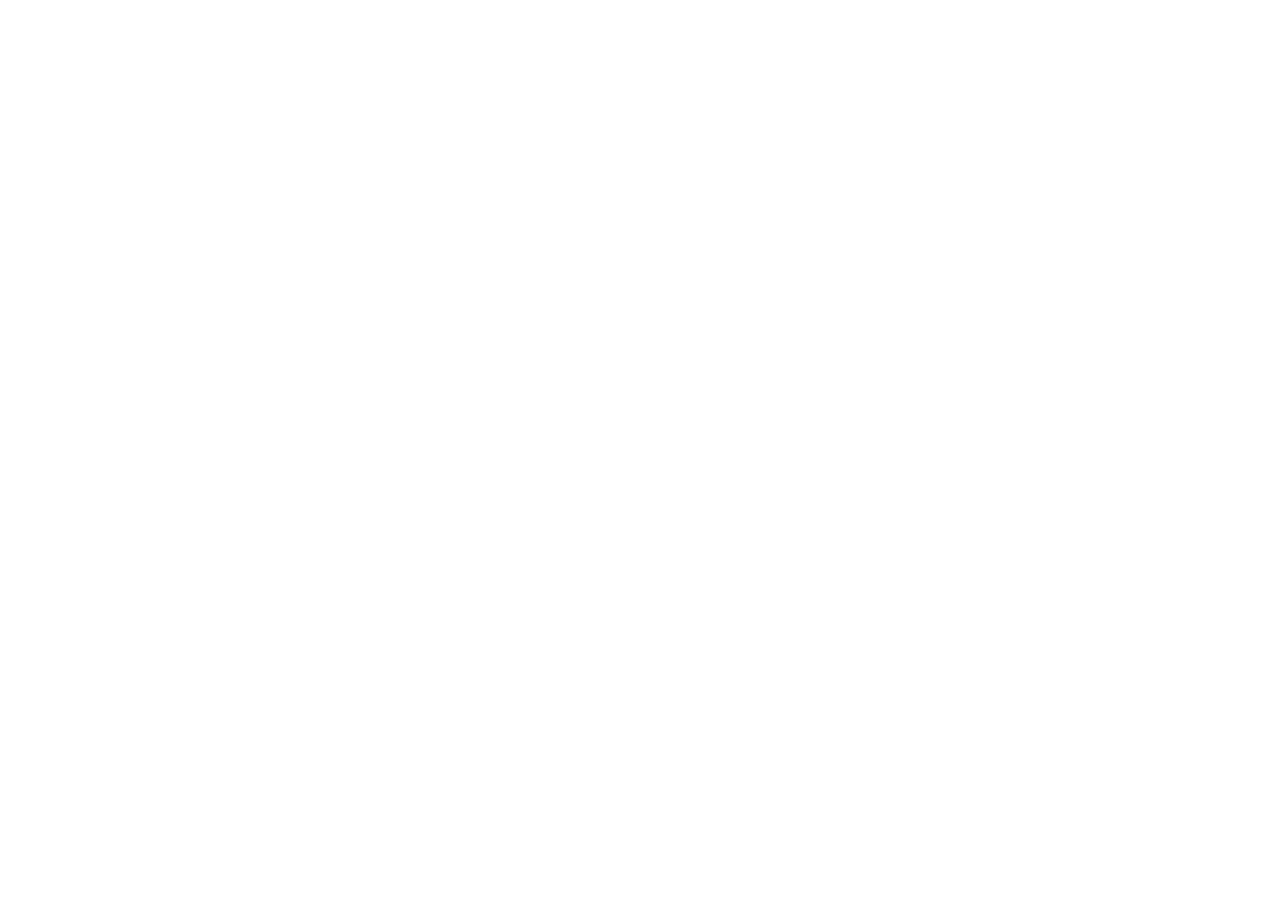
==== index.html @ a2eef3bd "Initial commit" ====
<!DOCTYPE html>
<html lang="ru">
  <head>
    <meta charset="UTF-8" />
    <meta http-equiv="X-UA-Compatible" content="IE=edge" />
    <meta name="viewport" content="width=device-width, initial-scale=1.0" />
    <title>Оно тебе надо — аукцион вещей, в которые никто не верил</title>
  </head>
  <body></body>
</html>
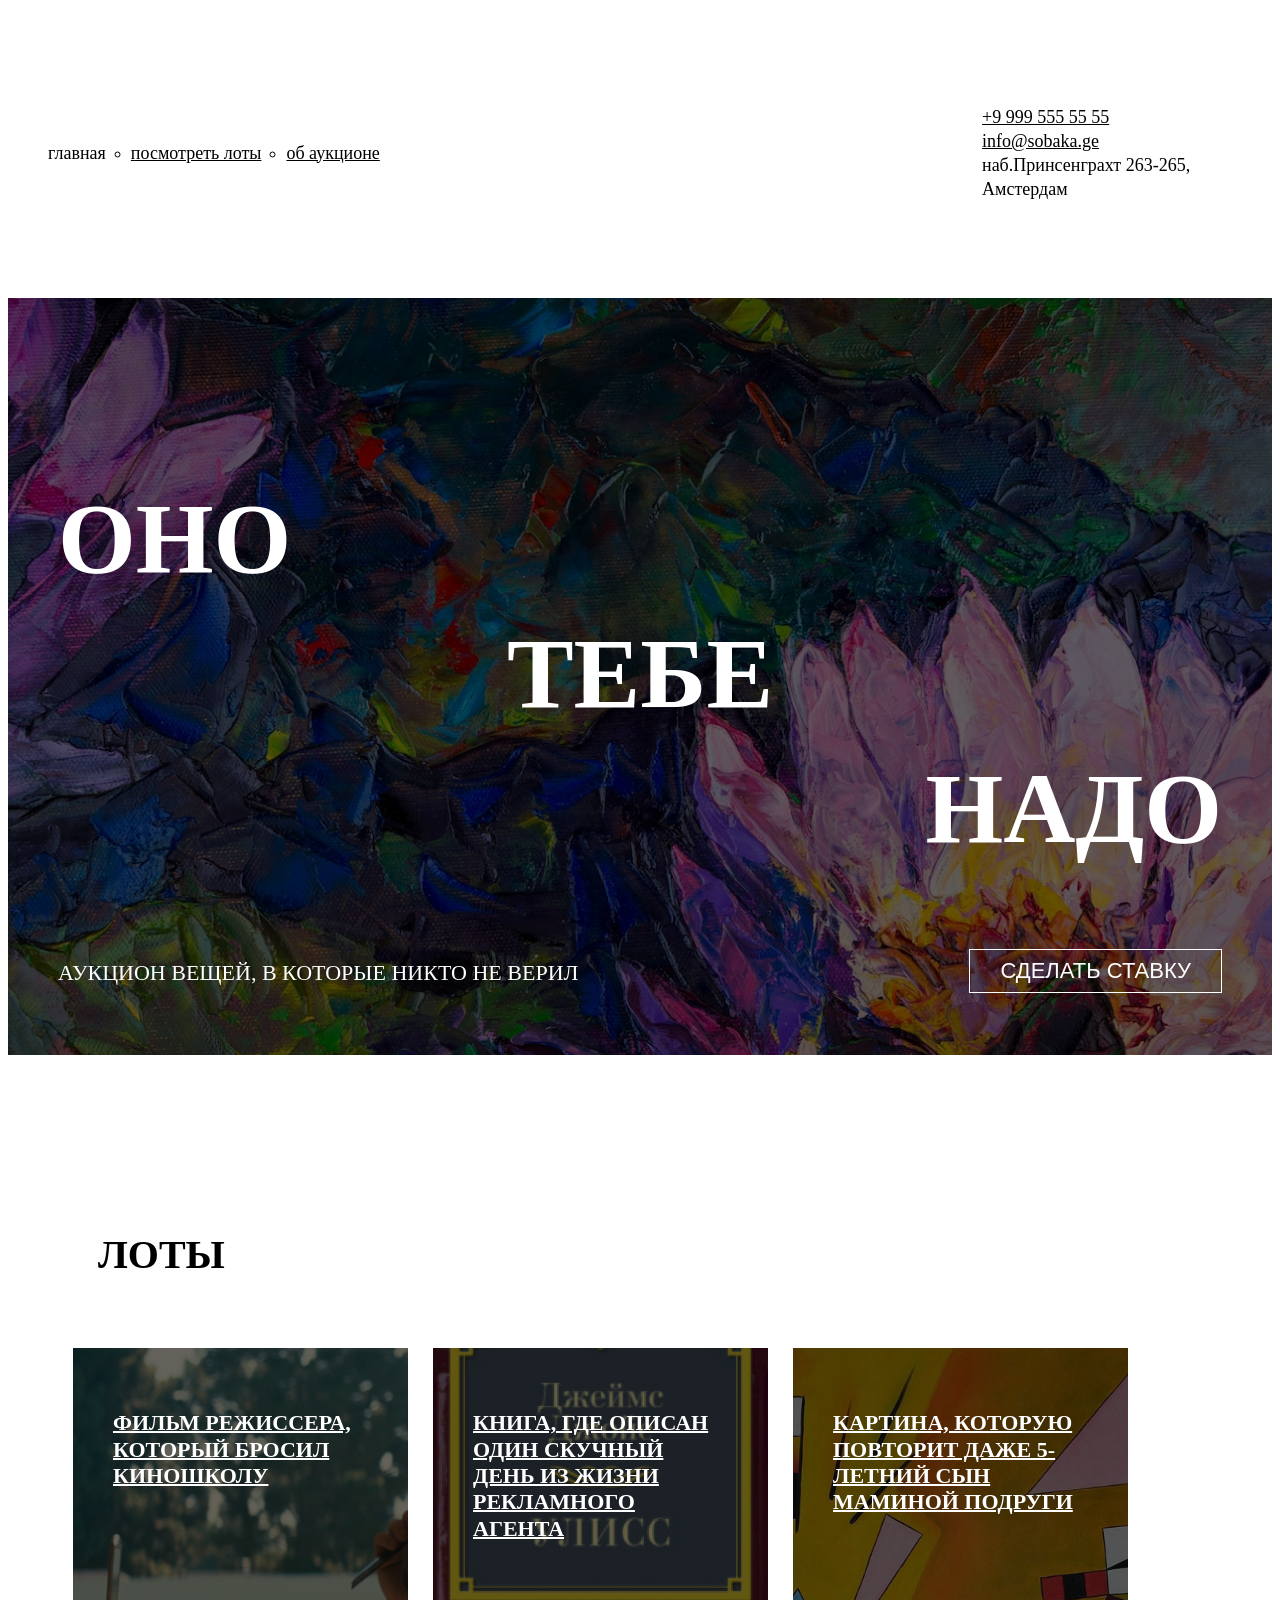
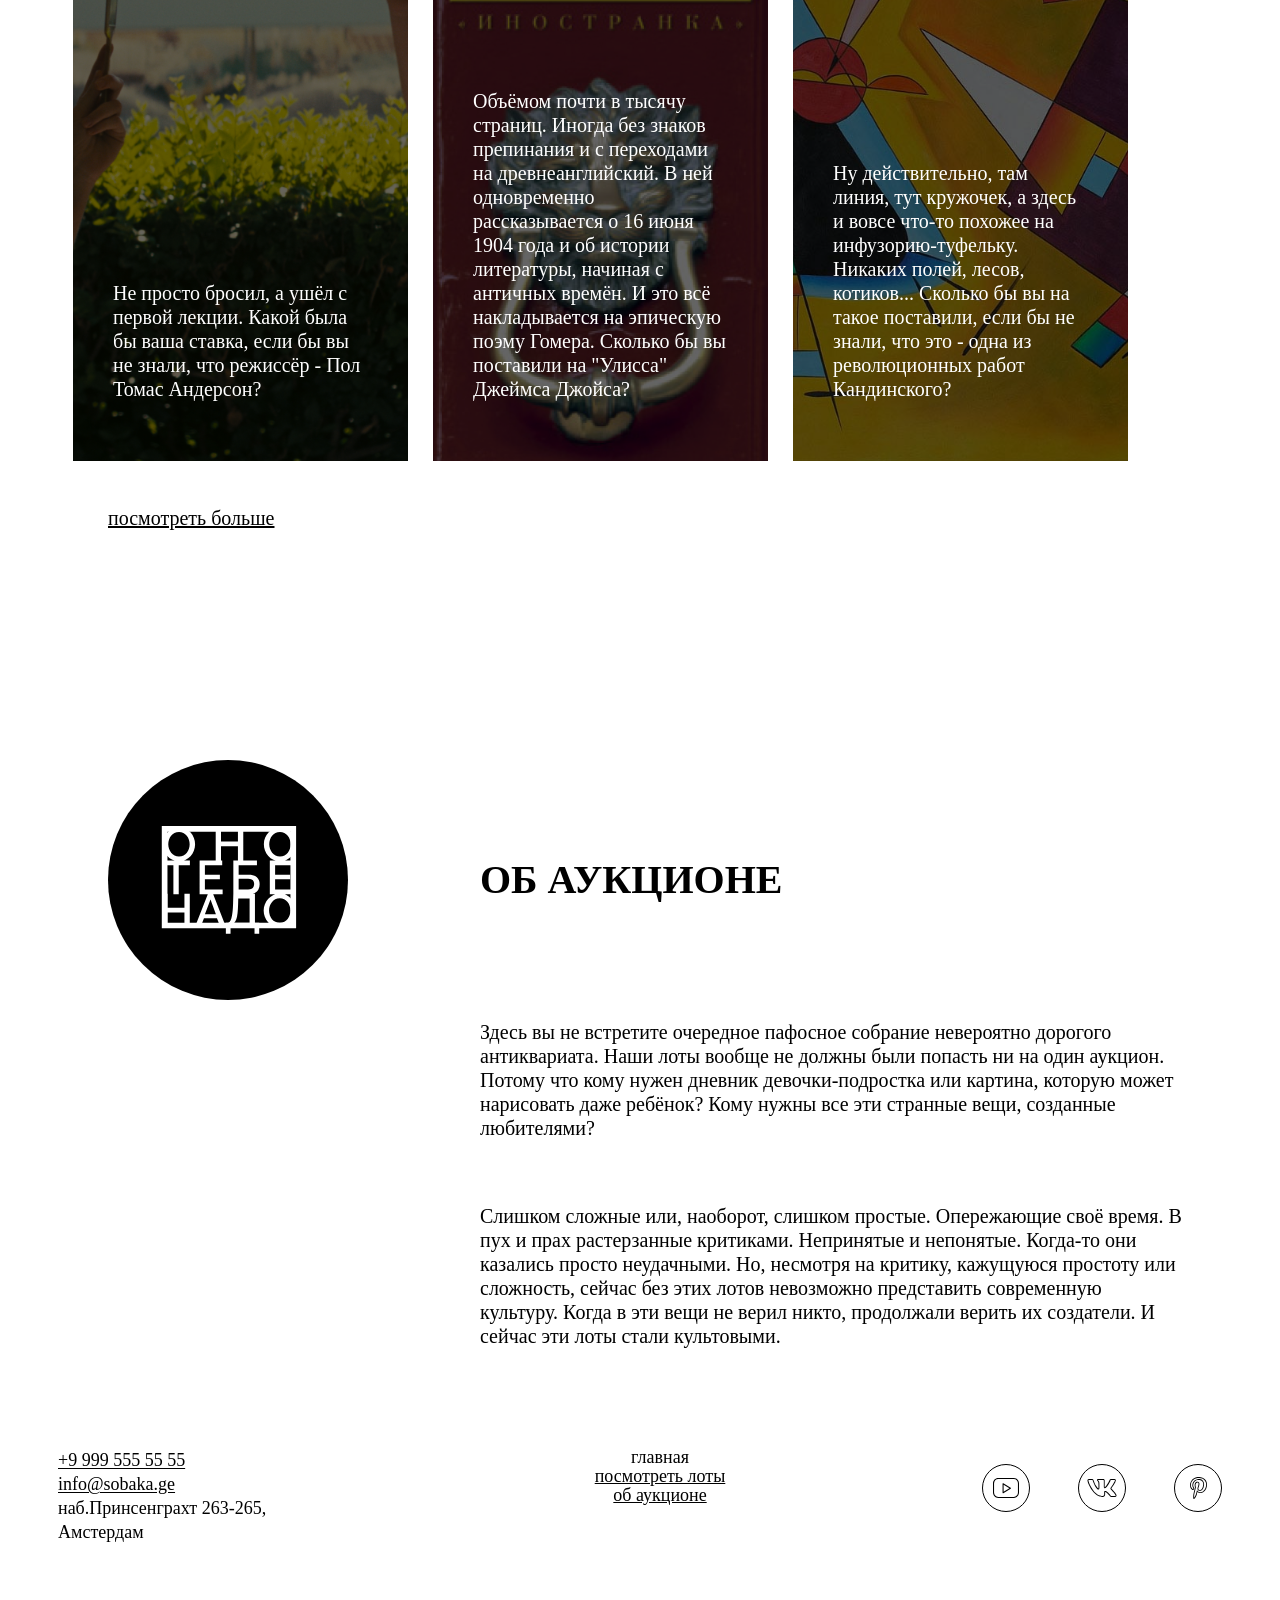
==== commit 4216710f: "Оно тебе надо на проверку" ====
--- a/index.html
+++ b/index.html
@@ -5,6 +5,149 @@
     <meta http-equiv="X-UA-Compatible" content="IE=edge" />
     <meta name="viewport" content="width=device-width, initial-scale=1.0" />
     <title>Оно тебе надо — аукцион вещей, в которые никто не верил</title>
+    <link rel="fonts" href="./fonts/fonts.css">
+    <link rel="global" href="./styles/global.css">
+    <link rel="stylesheet" href="./styles/style.css">
   </head>
-  <body></body>
+  <body>
+        <!--Шапка сайта-->
+    <header class="header"> 
+      <nav class="header__menu">
+        <ul class="header__links-list"> <!--Список для создания точек-->
+          <li class="header__links-list-item header__links-list-item__no-bullit">
+            <a href="#" class="header__link header__link__active">главная</a>
+          </li>
+          <li class="header__links-list-item">
+              <a href="#lots" class="header__link">посмотреть лоты</a>
+          </li>
+          <li class="header__links-list-item">
+              <a href="#about" class="header__link">об аукционе</a>
+          </li>
+        </ul>
+      </nav>
+      <!--Логотип в шапке сайта-->
+      <a class="header__logo">
+        <img src="/images/logo-black.svg" alt="Логотип сайта" class="header__logo-image">
+      </a>
+      <!--Телефон, email, адрес-->
+      <address class="address header__address">
+        <a href="tel:+99995555555">+9 999 555 55 55</a> 
+        <a href="mailto:info@sobaka.ge">info@sobaka.ge</a>
+        <span class="address__text">наб.Принсенграхт 263-265, Амстердам</span>
+      </address>
+    </header>
+    <!--Основная часть-->
+    <main>
+      <!--Обложка сайта-->
+      <section class="cover">
+        <div class="overlay"></div>
+        <h1 class="cover__title">
+          <span class="aligned-text_left">
+            <p>Оно</p>
+          </span>
+          <span class="aligned-text_center">
+            <p>тебе</p>
+          </span>
+          <span class="aligned-text_right">
+            <p>надо</p>
+          </span>
+        </h1>
+        <div class="description">
+          <span class="description__text">Аукцион вещей, в которые никто не верил</span>
+          <button class="button">Сделать ставку</button> <!--Кнопочка-->
+        </div>
+      </section>
+      <!--Секция с лотами-->
+        <section class="lots">
+          <h2 class="lots__heading">Лоты</h2>
+            <ul class="lots__card-list">
+            <!--Первый лот-->
+              <li class="lots__card-list-item"> 
+                <a href="#" class="card-link">
+                  <article class="card card__film">
+                    <div class="overlay"></div>
+                    <h3 class="card__title">Фильм режиссера, который бросил киношколу</h3>
+                    <p class="card__text">Не просто бросил, а ушёл с первой лекции. Какой была бы ваша ставка, если бы вы не знали, что режиссёр - Пол Томас Андерсон?</p>
+                  </article> 
+                </a>
+              </li> 
+            <!--Второй лот-->
+              <li class="lots__card-list-item">
+                <a href="#" class="card-link">
+                  <article class="card card__book">
+                    <div class="overlay"></div>
+                    <h3 class="card__title">Книга, где описан один скучный день из жизни рекламного агента</h3>
+                    <p class="card__text">Объёмом почти в тысячу страниц. Иногда без знаков препинания и с переходами на древнеанглийский. В ней одновременно рассказывается о 16 июня 1904 года и об истории литературы, начиная с античных времён. И это всё накладывается на эпическую поэму Гомера. Сколько бы вы поставили на "Улисса" Джеймса Джойса?</p>
+                  </article>
+                </a>
+              </li>
+          <!--Третий лот-->
+              <li class="lots__card-list-item">
+                <a href="#" class="card-link">
+                  <article class="card card__picture">
+                    <div class="overlay"></div>
+                    <h3 class="card__title">Картина, которую повторит даже 5-летний сын маминой подруги</h3>
+                    <p class="card__text">Ну действительно, там линия, тут кружочек, а здесь и вовсе что-то похожее на инфузорию-туфельку. Никаких полей, лесов, котиков... Сколько бы вы на такое поставили, если бы не знали, что это - одна из революционных работ Кандинского?</p>
+                  </article>
+                </a>
+              </li>
+            </ul> 
+          <a href="#" class="lots__look-more-link">посмотреть больше</a>
+          </section>
+      <!--Дополнительная информация-->
+      <section class="about">
+        <div class="about__row">
+          <div class="about__logo">
+            <img src="./images/logo-white.svg" alt="Логотип" class="about__logo-image">
+          </div>
+        </div> 
+        <div class="about__row">
+          <h2 class="about__title">Об аукционе</h2>
+            <div class="about__text">
+              <p>Здесь вы не встретите очередное пафосное собрание невероятно дорогого антиквариата. Наши лоты вообще не должны были попасть ни на один аукцион. Потому что кому нужен дневник девочки-подростка или картина, которую может нарисовать даже ребёнок? Кому нужны все эти странные вещи, созданные любителями?</p>
+              <p>Слишком сложные или, наоборот, слишком простые. Опережающие своё время. В пух и прах растерзанные критиками. Непринятые и непонятые. Когда-то они казались просто неудачными. Но, несмотря на критику, кажущуюся простоту или сложность, сейчас без этих лотов невозможно представить современную культуру. Когда в эти вещи не верил никто, продолжали верить их создатели. И сейчас эти лоты стали культовыми. </p>
+            </div>
+        </div>
+      </section>
+    </main>
+    <!--"Подвал" сайта-->
+    <footer class="footer">
+      <address class="address footer__address">
+        <a href="tel:+99995555555">+9 999 555 55 55</a> 
+        <a href="mailto:info@sobaka.ge">info@sobaka.ge</a> 
+        <span class="address__text">наб.Принсенграхт 263-265, Амстердам</span>
+      </address>
+      <nav class="footer__menu">
+        <ul class="footer__links-list">
+          <li class="footer__links-list-item">
+            <a href="#" class="footer__link footer__link__active">главная</a> 
+          </li>
+          <li class="footer__links-list-item">
+            <a href="#lots" class="footer__link">посмотреть лоты</a>
+          </li>
+          <li class="footer__links-list-item">
+            <a href="#about" class="footer__link">об аукционе</a> 
+          </li>
+        </ul>
+      </nav>
+      <!--Иконки-->
+      <ul class="footer__social-list">
+        <li class="footer__social-list-item">
+          <a href="#" target="_blank" class="footer__social-link">
+            <img src="./images/yt.svg" alt="YouTube" class="footer__social-icon">
+          </a>
+        </li>
+        <li class="footer__social-list-item">
+          <a href="#" target="_blank" class="footer__social-link">
+            <img src="./images/vk.svg" alt="ВКонтакте" class="footer__social-icon">
+          </a>
+        </li>
+        <li class="footer__social-list-item">
+          <a href="#" target="_blank" class="footer__social-link">
+            <img src="./images/pinterest.svg" alt="Pinterest" class="footer__social-icon">
+          </a>
+        </li>
+      </ul>
+    </footer>
+  </body>
 </html>
--- a/fonts/fonts.css
+++ b/fonts/fonts.css
@@ -0,0 +1,17 @@
+@font-face {
+  font-family: Raleway;
+  src:
+    url(./Raleway-Regular.woff2) format('woff2'),
+    url(./Raleway-Regular.woff) format('woff');
+  font-weight: normal;
+  font-display: swap;
+}
+
+@font-face {
+  font-family: Raleway;
+  src:
+    url(./Raleway-Bold.woff2) format('woff2'),
+    url(./Raleway-Bold.woff) format('woff');
+  font-weight: bold;
+  font-display: swap;
+}
--- a/styles/global.css
+++ b/styles/global.css
@@ -0,0 +1,38 @@
+*,
+*::before,
+*::after {
+  box-sizing: border-box;
+}
+
+body {
+  width: 1100px;
+  margin: 0 auto;
+  font-family: Raleway, sans-serif;
+}
+
+h1,
+h2,
+h3,
+h4,
+h5,
+h6,
+p,
+ul,
+ol,
+li,
+blockquote {
+  margin: 0;
+  padding: 0;
+}
+
+a {
+  color: inherit;
+}
+
+img {
+  width: 100%;
+}
+
+button {
+  font: inherit;
+}
--- a/styles/style.css
+++ b/styles/style.css
@@ -0,0 +1,391 @@
+/* ШАПКА САЙТА*/
+
+.header {
+  display: grid;
+  grid-template-columns: 1fr min-content 1fr;
+  justify-content: space-between;
+  align-items: center;
+  height: 290px;
+  
+}
+
+.header__links-list {
+  display: flex;
+  gap: 25px;
+  list-style: circle;
+}
+
+
+.header__links-list-item__no-bullit {
+  list-style: none;
+}
+
+.header__link {
+  color: black;
+  font-size: 18px;
+  line-height: 1;
+  text-decoration: underline;
+  text-underline-offset: 1px;
+}
+
+.header__link a {
+  font-size: 18px;
+}
+
+.header__link__active {
+  text-decoration: none;
+}
+
+.header__logo {
+  display: block;
+}
+
+.header__logo-image {
+  display: block;
+}
+
+.header__address {
+  display: flex;
+  flex-direction: column;
+  flex-wrap: wrap;
+  justify-self: end;
+  align-items: flex-start;
+  max-width: 240px;
+  max-height: 98px;
+  padding-right: 50px;
+  color: black;
+  font-size: 18px;
+  line-height: 24px;
+  text-underline-offset: 1px;
+}
+
+.header__address a {
+  color: black;
+  font-style: normal;
+}
+
+.address__text {
+  font-style: normal;
+  text-decoration: none;
+}
+
+/* ОБЛОЖКА */
+.cover {
+  position: relative;
+  display: flex;
+  flex-direction: column;
+  width: 100%;
+  height: 757px;
+  margin-bottom: 180px;
+  background-image: url(../images/cover.jpg);
+  background-repeat: no-repeat;
+  background-position: center;
+  background-size: cover;
+}
+
+.overlay {
+  position: absolute;
+  inset: 0;
+  z-index: 1;
+  background-color: rgb(0 0 0/0.6);
+}
+
+.cover__title {
+  position: relative;
+  z-index: 2;
+  display: grid;
+  grid-template-rows: repeat(3, 115px);
+  gap: 20px;
+  padding-right: 50px;
+  padding-left: 50px;
+  color: white;
+  font-weight: 700;
+  font-size: 100px;
+  font-style: bold;
+  line-height: 115%;
+  letter-spacing: 30%;
+  text-transform: uppercase;
+  
+}
+
+.aligned-text_left {
+  text-align: left;
+}
+
+.aligned-text_center {
+  text-align: center;
+}
+
+.aligned-text_right {
+  text-align: right;
+}
+
+.description {
+
+  z-index: 1;
+  display: flex;
+  flex-direction: row;
+  justify-content: space-between;
+  gap: 25px;
+  margin-top: 100px;
+  padding-right: 50px;
+  padding-left: 50px;
+}
+
+.description__text {
+  justify-self: stretch;
+  align-items: center;
+  padding-top: 10px;
+  color: white;
+  font-weight: 400;
+  font-size: 22px;
+  font-style: regular;
+  line-height: 28px;
+  text-transform: uppercase;
+  word-spacing: 90%;
+}
+
+.button {
+  border: 1px solid white;
+  padding: 10px 30px;
+  color: white;
+  font-weight: 400;
+  font-size: 22px;
+  line-height: 100%;
+  letter-spacing: 0%;
+  text-transform: uppercase;
+  background: transparent;
+}
+
+/* ЛОТЫ */
+.lots {
+ max-width: 1000px;
+}
+
+.lots__heading {
+  margin-left: 50px;
+  padding-bottom: 40px;
+  padding-left: 40px;
+  font-weight: 700;
+  font-size: 40px;
+  font-style: bold;
+  line-height: 100%;
+  letter-spacing: 0;
+  text-align: left;
+  text-transform: uppercase;
+}
+
+.lots__card-list {
+  display: flex;
+  flex-wrap: nowrap;
+  grid-template-columns: repeat(3,1fr);
+  justify-content: stretch;
+  gap: 25px;
+  margin-left: 25px;
+}
+
+.lots__card-list-item {
+  min-height: 300px;
+  list-style: none;
+}
+
+.card-link {
+  display: block;
+  height: 100%;
+  color: inherit;
+  text-decoration: none;
+}
+
+.card {
+  position: relative;
+  display: flex;
+  flex-direction: column;
+  justify-content: space-between;
+  gap: 25px;
+  width: 335px;
+  height: 100%;
+  
+  color: white;
+  background-repeat: no-repeat;
+  background-position: center;
+  background-size: cover;
+  
+}
+
+.card__title {
+  z-index: 2;
+  padding: 40px;
+  font-weight: 700;
+  font-size: 22px;
+  font-style: bold;
+  line-height: 120%;
+  text-decoration: underline;
+  text-underline-offset: 1px;
+  text-transform: uppercase;
+}
+
+.card__text {
+  z-index: 2;
+  padding: 40px;
+  font-weight: 400;
+  font-size: 20px;
+  line-height: 120%;
+}
+
+.card__film {
+  background-image: url(../images/card-lot-01.jpg);
+}
+
+.card__book {
+  background-image: url(../images/card-lot-02.jpg);
+}
+
+.card__picture {
+  background-image: url(../images/card-lot-03.jpg);
+}
+
+.lots__look-more-link {
+  display: flex;
+  margin-bottom: 120px;
+  margin-left: 60px;
+  padding: 30px 40px;
+  color: black;
+  font-size: 20px;
+  text-align: start;
+  text-decoration: underline;
+  text-underline-offset: 1px;
+}
+
+/*ОБ АУКЦИОНЕ*/
+.about {
+  display: flex;
+  align-items: flex-start;
+  gap: 60px;
+  padding: 80px 40px;
+
+}
+
+.about__row {
+  display: flex;
+  flex-direction: column;
+}
+
+
+
+.about__logo {
+  display: flex;
+  justify-content: center;
+  align-items: center;
+  width: 240px;
+  height: 240px;
+  margin-left: 60px;
+  border-radius: 50%;
+  background-color: black;
+  
+}
+
+.about__logo-image {
+ 
+  width: 140px;
+  height: auto;
+  
+ 
+}
+
+.about__title {
+  margin-top: 100px;
+  margin-bottom: 100px;
+  padding-left: 72px;
+  font-weight: 700;
+  font-size: 40px;
+  line-height: 100%;
+  letter-spacing: 0;
+  text-transform: uppercase;
+}
+
+.about__text {
+  display: flex;
+  flex-direction: column;
+  gap: 24px;
+  margin-right: 50px;
+  padding-left:72px;
+}
+
+.about__text p {
+  font-size: 20px;
+  line-height: 24px;
+  
+}
+
+/*ПОДВАЛ*/
+.footer {
+  display: grid;
+  grid-template-columns: 1fr 1fr 1fr;
+  align-items: start;
+  height: 180px;
+  padding: 0 50px;
+  color: black;
+  background-color: white;
+}
+
+.footer__address {
+  display: flex;
+  flex-direction: column;
+  justify-self: start;
+  align-items: flex-start;
+  max-width: 260px;
+  font-weight: 400;
+  font-size: 18px;
+  line-height: 24px;
+  text-underline-offset: 2px;
+}
+
+.footer__address a {
+  color: black;
+  font-style: normal;
+}
+
+.footer__menu {
+  justify-self: center;
+ 
+}
+
+.footer__links-list {
+  display: flex;
+  flex-direction: column;
+  justify-content: flex-start;
+  align-items: center;
+  margin-top: 0;
+  list-style: none;
+}
+
+.footer__link {
+  color: black;
+  font-size: 18px;
+  line-height: 100%;
+  text-decoration: underline;
+  text-underline-offset: 1px;
+}
+
+.footer__link__active {
+  text-decoration: none;
+  list-style: none;
+}
+
+.footer__social-list {
+  display: flex;
+  justify-self: end;
+  align-items: center;
+  gap: 48px;
+  padding: 0;
+  list-style: none;
+}
+
+.footer__social-link {
+  display: block;
+}
+
+.footer__social-icon {
+  width: 48px;
+  height: 48px;
+}
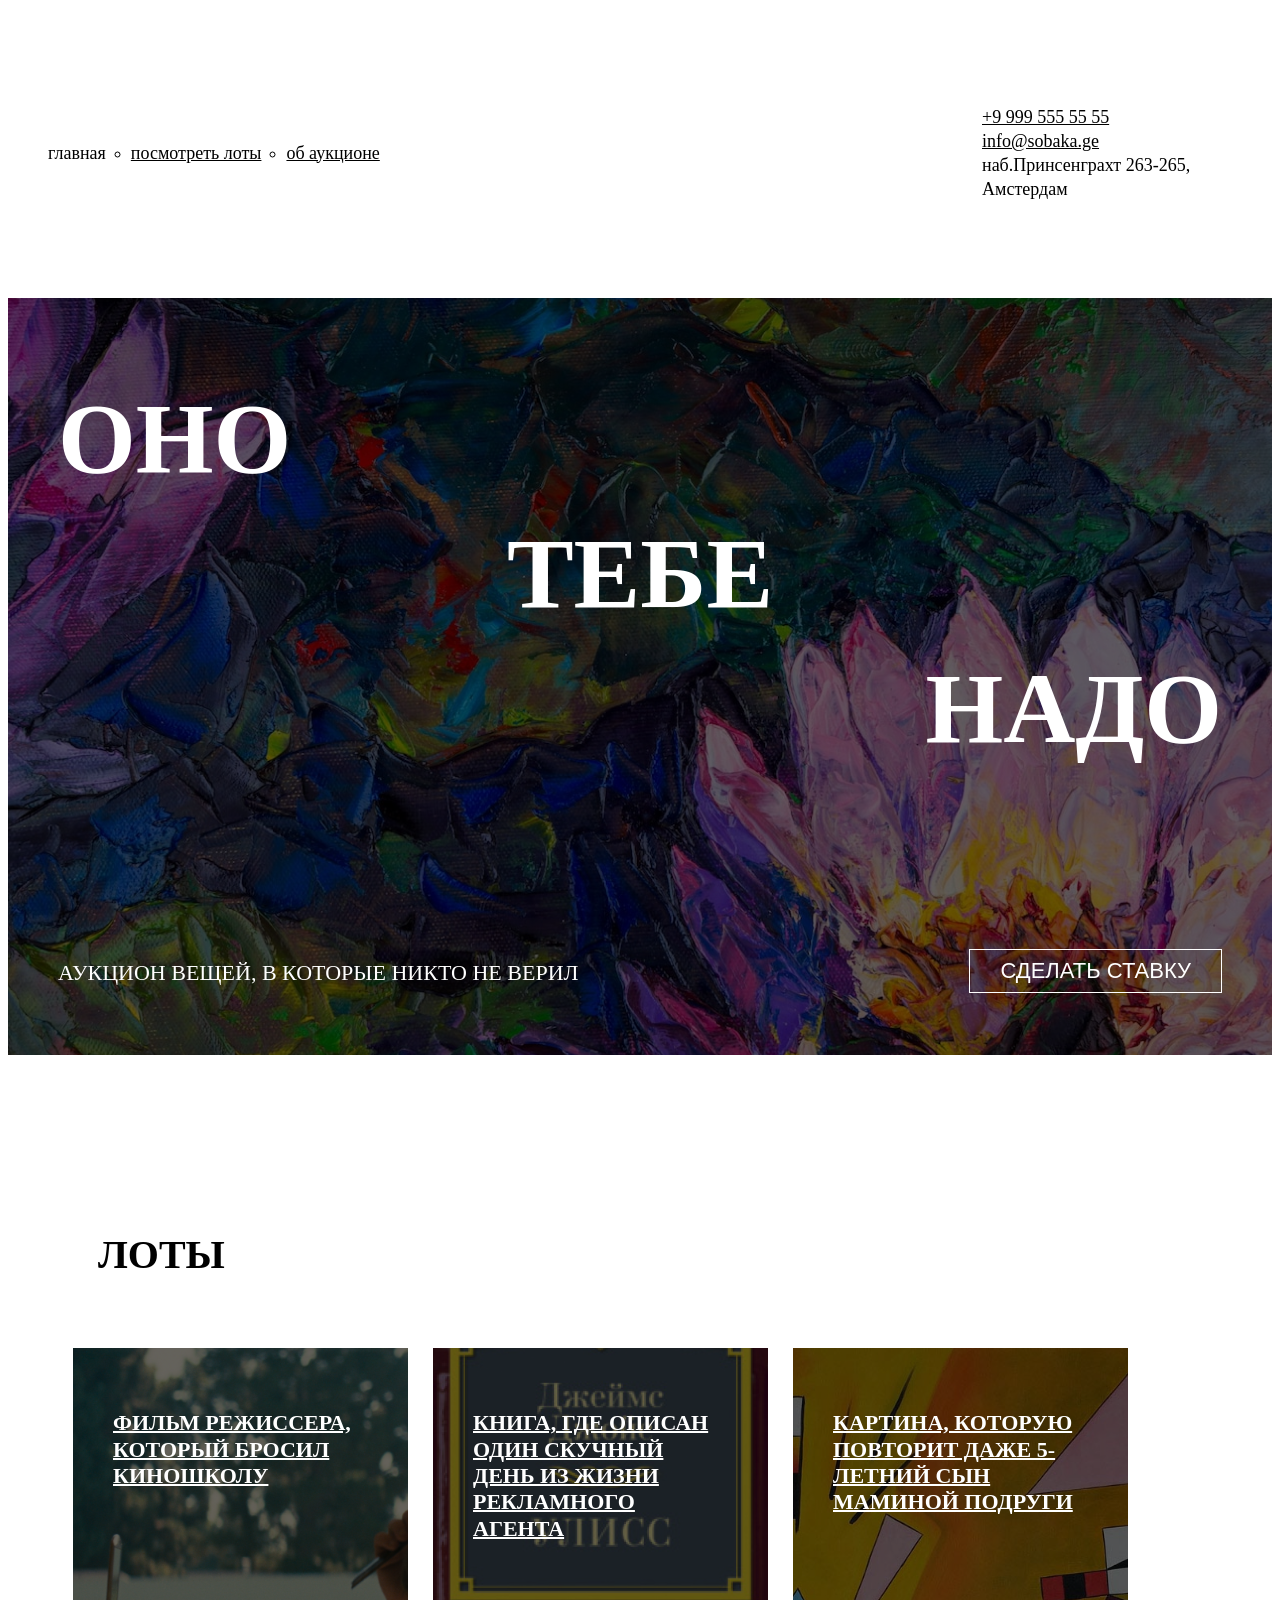
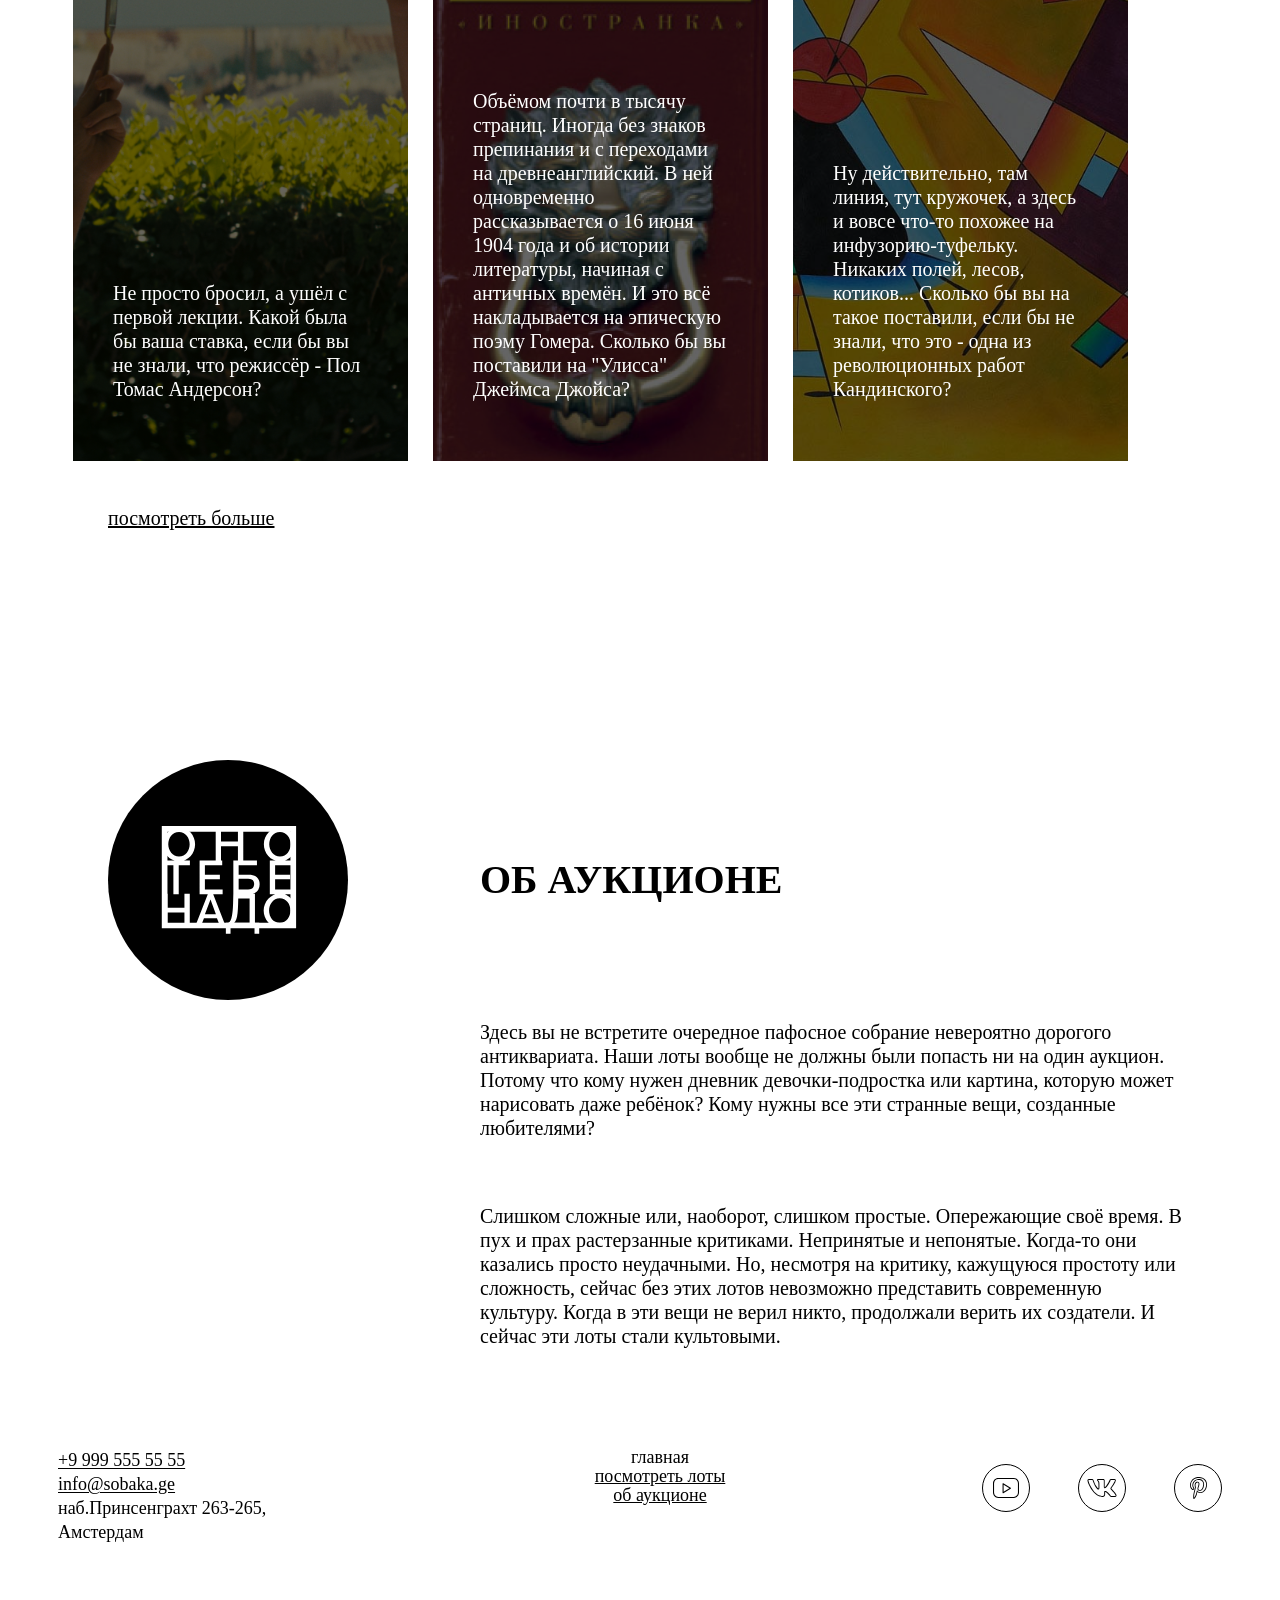
==== commit 0524fd73: "Исправление" ====
--- a/index.html
+++ b/index.html
@@ -43,13 +43,13 @@
         <div class="overlay"></div>
         <h1 class="cover__title">
           <span class="aligned-text_left">
-            <p>Оно</p>
+            Оно
           </span>
           <span class="aligned-text_center">
-            <p>тебе</p>
+            тебе
           </span>
           <span class="aligned-text_right">
-            <p>надо</p>
+            надо
           </span>
         </h1>
         <div class="description">
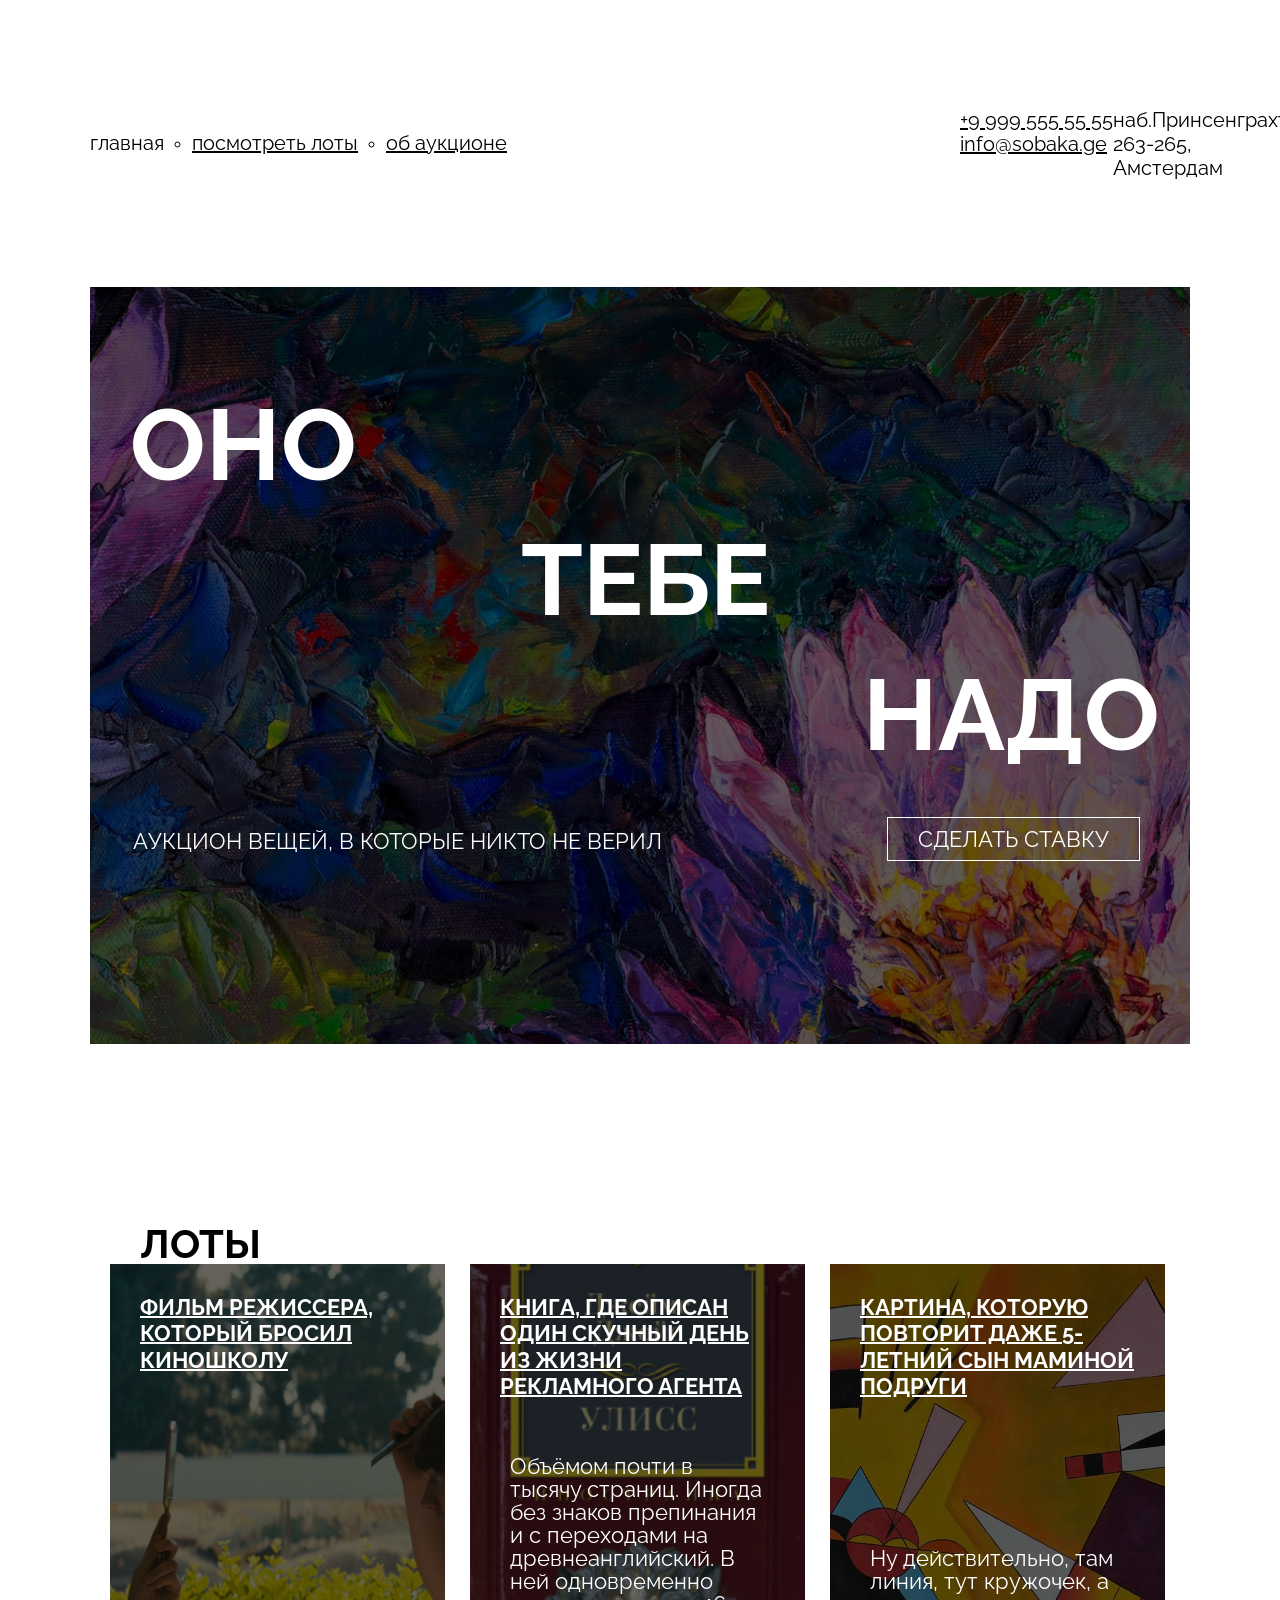
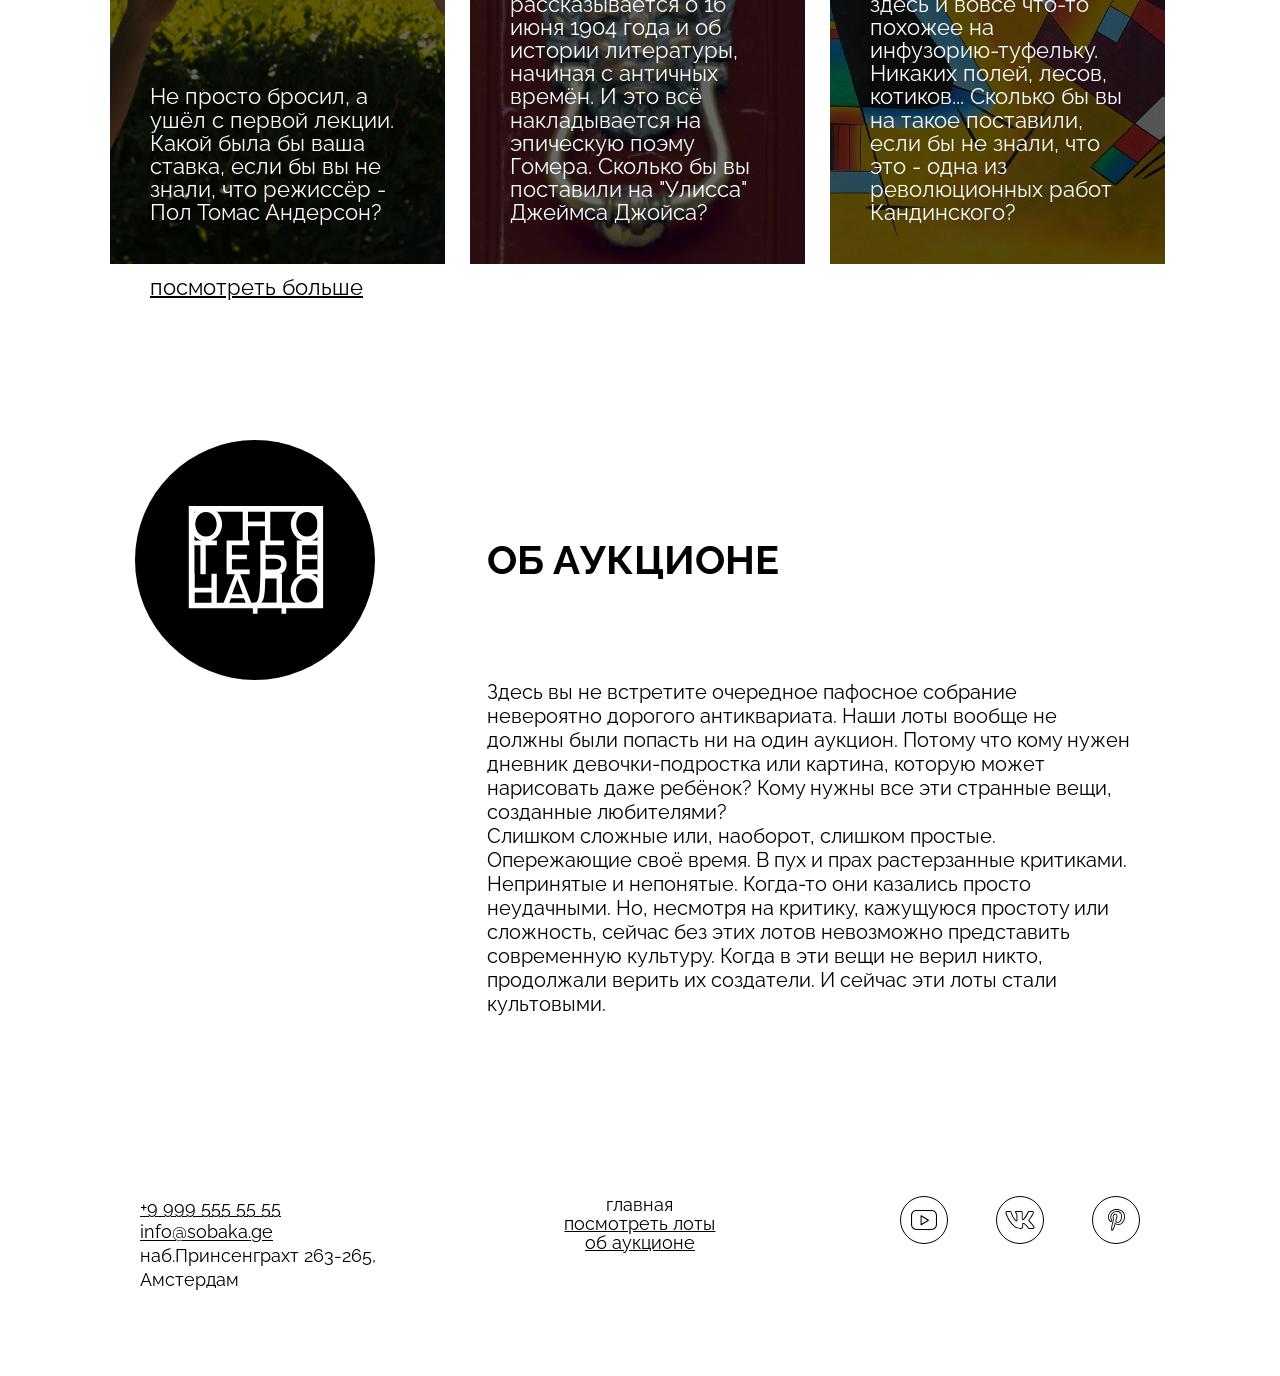
==== commit 735fe1ea: "Проба" ====
--- a/index.html
+++ b/index.html
@@ -5,8 +5,8 @@
     <meta http-equiv="X-UA-Compatible" content="IE=edge" />
     <meta name="viewport" content="width=device-width, initial-scale=1.0" />
     <title>Оно тебе надо — аукцион вещей, в которые никто не верил</title>
-    <link rel="fonts" href="./fonts/fonts.css">
-    <link rel="global" href="./styles/global.css">
+    <link rel="stylesheet" href="./fonts/fonts.css">
+    <link rel="stylesheet" href="./styles/global.css">
     <link rel="stylesheet" href="./styles/style.css">
   </head>
   <body>
--- a/styles/style.css
+++ b/styles/style.css
@@ -5,13 +5,12 @@
   grid-template-columns: 1fr min-content 1fr;
   justify-content: space-between;
   align-items: center;
-  height: 290px;
-  
+  height: 287px;
 }
 
 .header__links-list {
   display: flex;
-  gap: 25px;
+  gap: 28px;
   list-style: circle;
 }
 
@@ -22,14 +21,14 @@
 
 .header__link {
   color: black;
-  font-size: 18px;
+  font-size: 20px;
   line-height: 1;
   text-decoration: underline;
   text-underline-offset: 1px;
 }
 
 .header__link a {
-  font-size: 18px;
+  font-size: 20px;
 }
 
 .header__link__active {
@@ -50,11 +49,11 @@
   flex-wrap: wrap;
   justify-self: end;
   align-items: flex-start;
-  max-width: 240px;
+  max-width: 230px;
   max-height: 98px;
   padding-right: 50px;
   color: black;
-  font-size: 18px;
+  font-size: 20px;
   line-height: 24px;
   text-underline-offset: 1px;
 }
@@ -74,13 +73,13 @@
   position: relative;
   display: flex;
   flex-direction: column;
-  width: 100%;
+  width: 1100px;
   height: 757px;
-  margin-bottom: 180px;
   background-image: url(../images/cover.jpg);
   background-repeat: no-repeat;
   background-position: center;
   background-size: cover;
+  margin: 0 0 180px;
 }
 
 .overlay {
@@ -96,8 +95,9 @@
   display: grid;
   grid-template-rows: repeat(3, 115px);
   gap: 20px;
-  padding-right: 50px;
-  padding-left: 50px;
+  padding-right: 30px;
+  padding-left: 40px;
+  padding-top: 100px;
   color: white;
   font-weight: 700;
   font-size: 100px;
@@ -127,9 +127,9 @@
   flex-direction: row;
   justify-content: space-between;
   gap: 25px;
-  margin-top: 100px;
+  margin-top: 45px;
   padding-right: 50px;
-  padding-left: 50px;
+  padding-left: 43px;
 }
 
 .description__text {
@@ -160,12 +160,12 @@
 /* ЛОТЫ */
 .lots {
  max-width: 1000px;
+ 
 }
 
 .lots__heading {
   margin-left: 50px;
-  padding-bottom: 40px;
-  padding-left: 40px;
+  padding-bottom: 0;
   font-weight: 700;
   font-size: 40px;
   font-style: bold;
@@ -176,12 +176,10 @@
 }
 
 .lots__card-list {
-  display: flex;
-  flex-wrap: nowrap;
+  display: grid;
   grid-template-columns: repeat(3,1fr);
-  justify-content: stretch;
   gap: 25px;
-  margin-left: 25px;
+  padding-left: 20px;
 }
 
 .lots__card-list-item {
@@ -203,18 +201,18 @@
   justify-content: space-between;
   gap: 25px;
   width: 335px;
-  height: 100%;
-  
+  height: 600px;
   color: white;
   background-repeat: no-repeat;
   background-position: center;
   background-size: cover;
   
+  
 }
 
 .card__title {
   z-index: 2;
-  padding: 40px;
+  padding: 30px;
   font-weight: 700;
   font-size: 22px;
   font-style: bold;
@@ -228,8 +226,10 @@
   z-index: 2;
   padding: 40px;
   font-weight: 400;
-  font-size: 20px;
-  line-height: 120%;
+  font-size: 22px;
+  line-height: 105%;
+  position:absolute;
+  bottom: 0;
 }
 
 .card__film {
@@ -247,10 +247,10 @@
 .lots__look-more-link {
   display: flex;
   margin-bottom: 120px;
-  margin-left: 60px;
-  padding: 30px 40px;
-  color: black;
-  font-size: 20px;
+  margin-left: 40px;
+  padding: 10px 20px;
+  color: black;
+  font-size: 22px;
   text-align: start;
   text-decoration: underline;
   text-underline-offset: 1px;
@@ -260,9 +260,9 @@
 .about {
   display: flex;
   align-items: flex-start;
-  gap: 60px;
-  padding: 80px 40px;
-
+  gap: 40px;
+  padding: 10px 5px;
+  margin-bottom: 170px;
 }
 
 .about__row {
@@ -278,7 +278,7 @@
   align-items: center;
   width: 240px;
   height: 240px;
-  margin-left: 60px;
+  margin-left: 40px;
   border-radius: 50%;
   background-color: black;
   
@@ -306,7 +306,6 @@
 .about__text {
   display: flex;
   flex-direction: column;
-  gap: 24px;
   margin-right: 50px;
   padding-left:72px;
 }
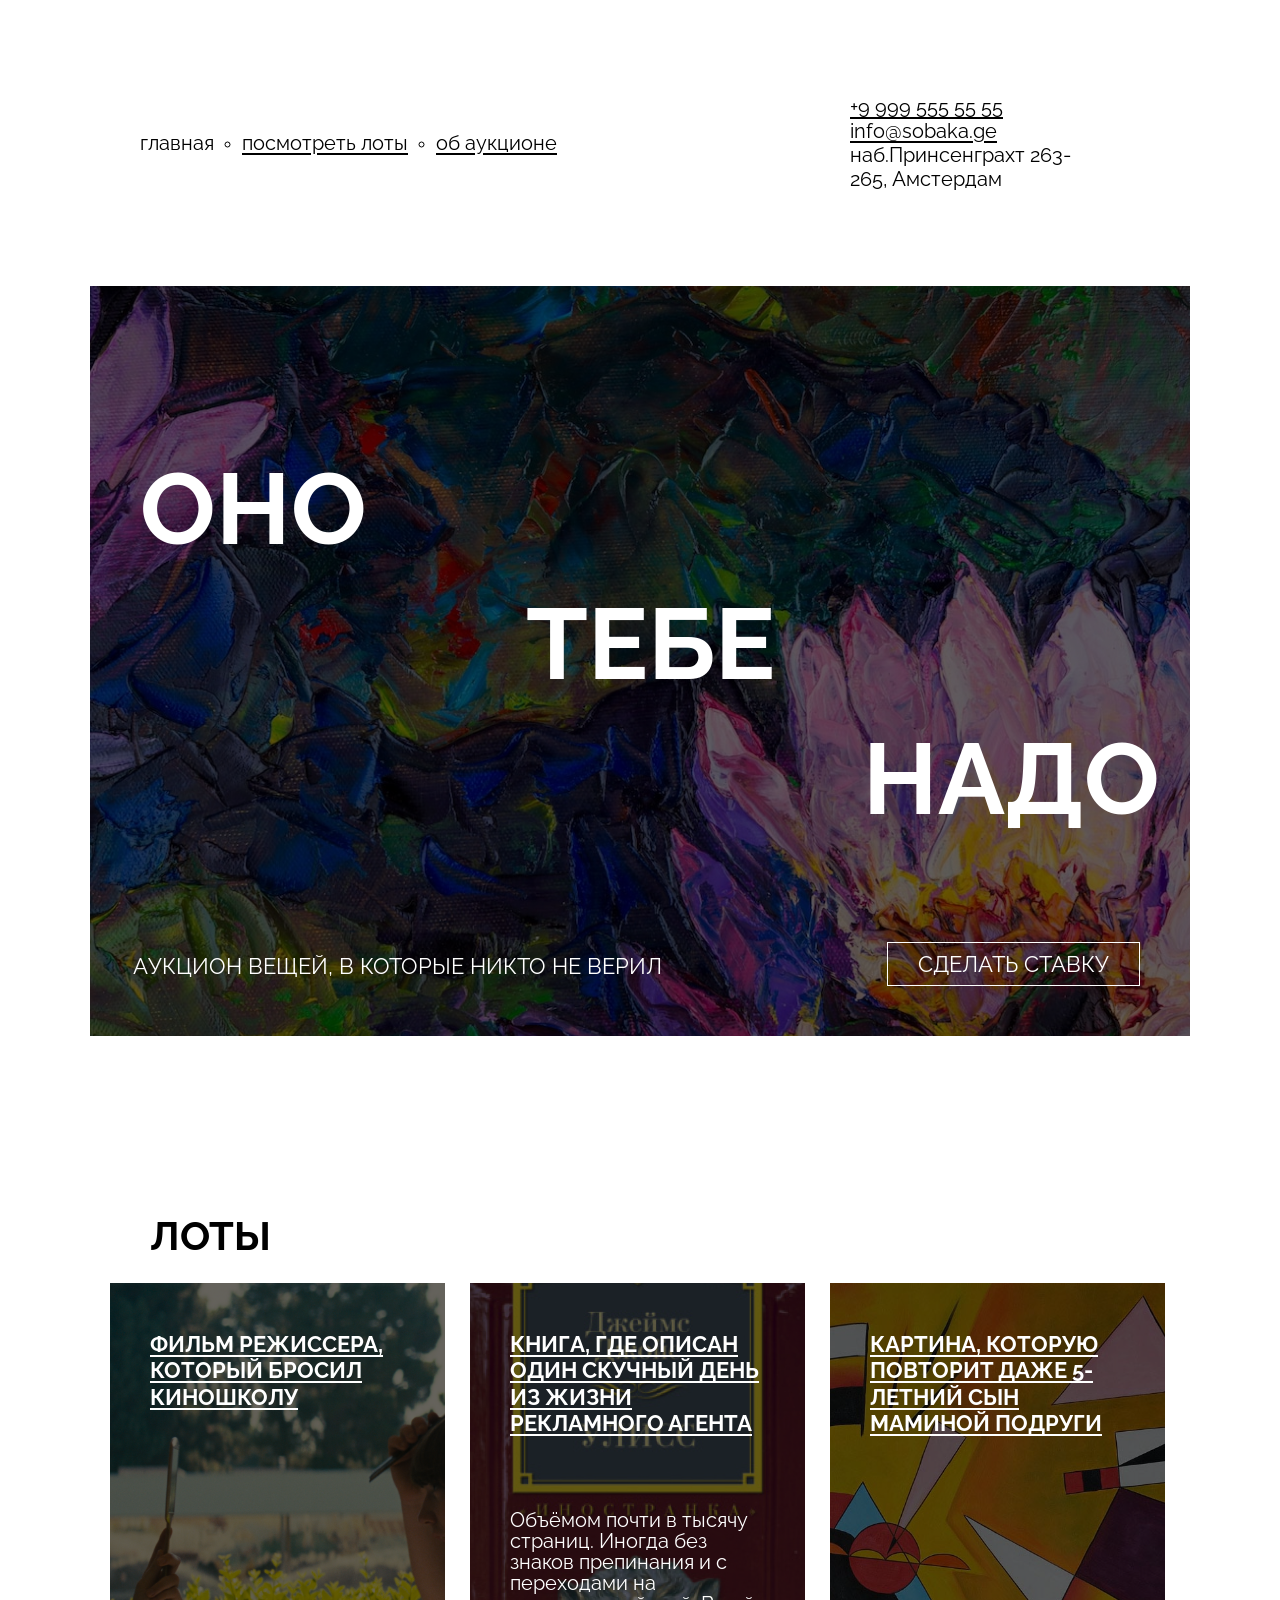
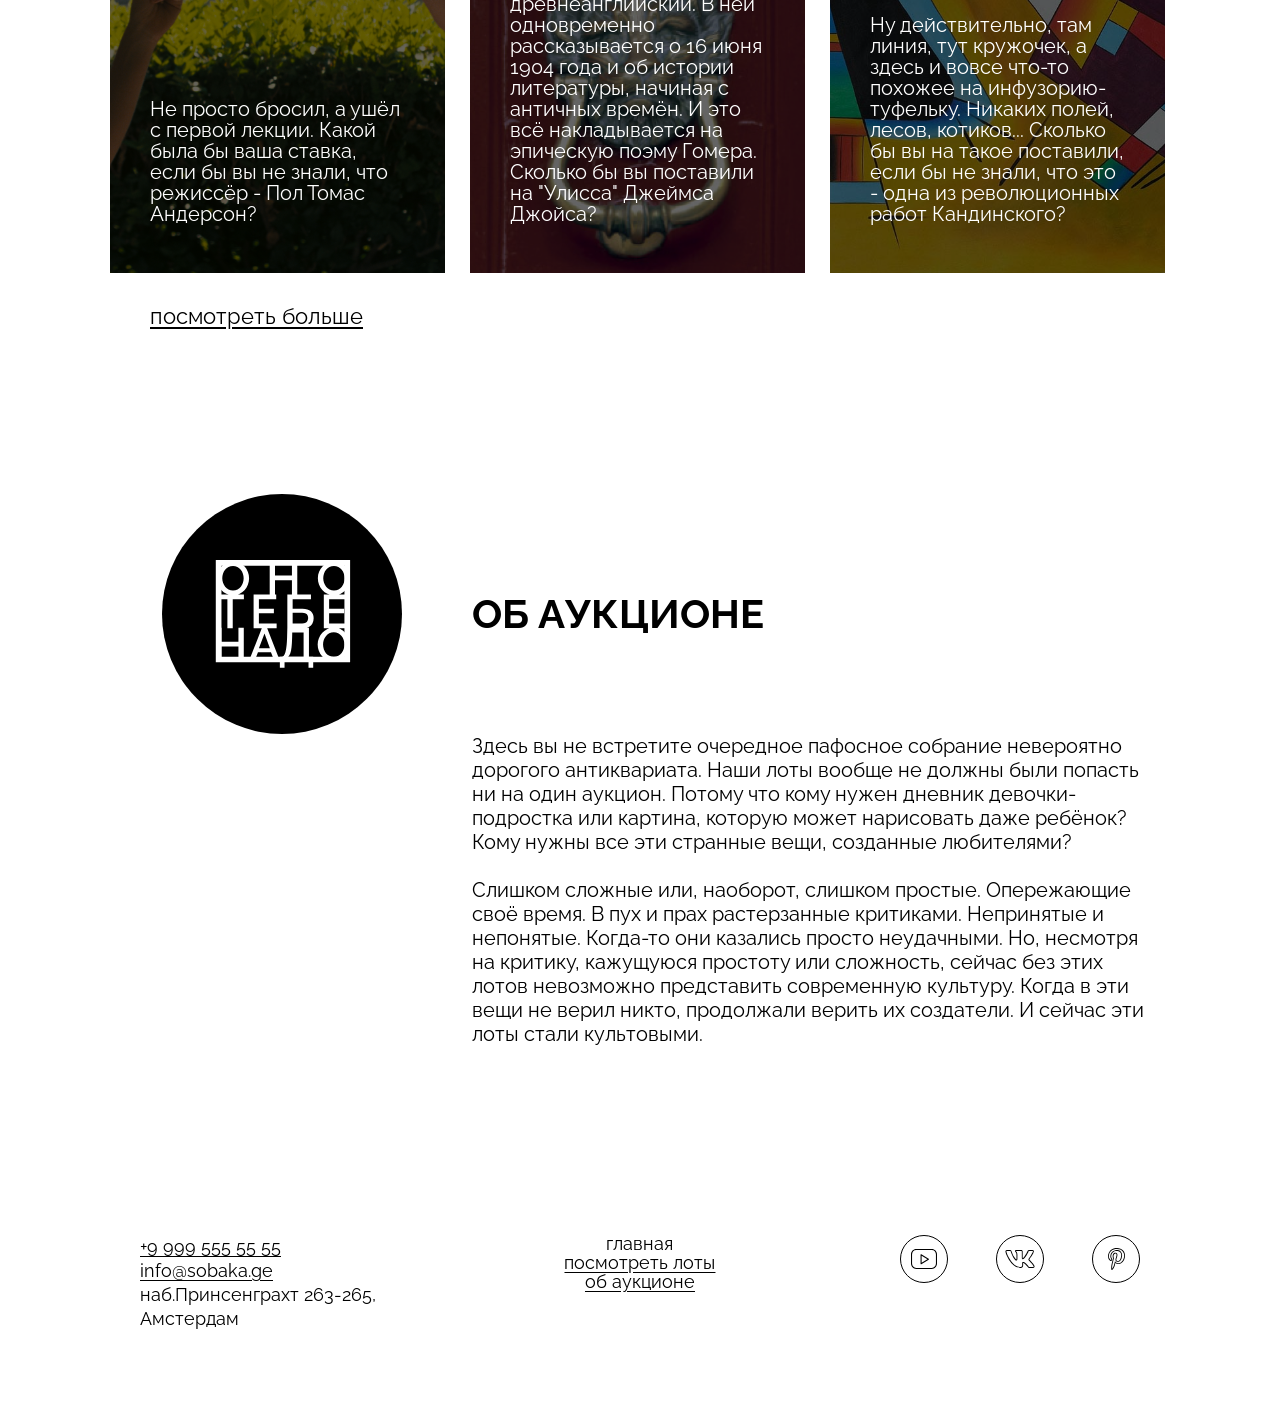
==== commit bebd7fc2: "Надо, надо, надо" ====
--- a/index.html
+++ b/index.html
@@ -27,7 +27,7 @@
       </nav>
       <!--Логотип в шапке сайта-->
       <a class="header__logo">
-        <img src="/images/logo-black.svg" alt="Логотип сайта" class="header__logo-image">
+        <img src="./images/logo-black.svg" alt="Логотип сайта" class="header__logo-image">
       </a>
       <!--Телефон, email, адрес-->
       <address class="address header__address">
@@ -53,7 +53,7 @@
           </span>
         </h1>
         <div class="description">
-          <span class="description__text">Аукцион вещей, в которые никто не верил</span>
+          <p class="description__text">Аукцион вещей, в которые никто не верил</p>
           <button class="button">Сделать ставку</button> <!--Кнопочка-->
         </div>
       </section>
--- a/styles/style.css
+++ b/styles/style.css
@@ -5,7 +5,8 @@
   grid-template-columns: 1fr min-content 1fr;
   justify-content: space-between;
   align-items: center;
-  height: 287px;
+
+  margin: 95px 50px;
 }
 
 .header__links-list {
@@ -24,7 +25,8 @@
   font-size: 20px;
   line-height: 1;
   text-decoration: underline;
-  text-underline-offset: 1px;
+  text-underline-offset: 3px;
+  
 }
 
 .header__link a {
@@ -49,13 +51,12 @@
   flex-wrap: wrap;
   justify-self: end;
   align-items: flex-start;
-  max-width: 230px;
-  max-height: 98px;
-  padding-right: 50px;
+  max-width: 240px;
   color: black;
   font-size: 20px;
   line-height: 24px;
-  text-underline-offset: 1px;
+  text-underline-offset: 3px;
+  margin-right: 50px;
 }
 
 .header__address a {
@@ -66,6 +67,7 @@
 .address__text {
   font-style: normal;
   text-decoration: none;
+  
 }
 
 /* ОБЛОЖКА */
@@ -74,7 +76,7 @@
   display: flex;
   flex-direction: column;
   width: 1100px;
-  height: 757px;
+  min-height: 750px;
   background-image: url(../images/cover.jpg);
   background-repeat: no-repeat;
   background-position: center;
@@ -93,15 +95,13 @@
   position: relative;
   z-index: 2;
   display: grid;
-  grid-template-rows: repeat(3, 115px);
   gap: 20px;
   padding-right: 30px;
-  padding-left: 40px;
-  padding-top: 100px;
+  padding-left: 50px;
+  padding-top: 165px;
   color: white;
   font-weight: 700;
   font-size: 100px;
-  font-style: bold;
   line-height: 115%;
   letter-spacing: 30%;
   text-transform: uppercase;
@@ -127,7 +127,7 @@
   flex-direction: row;
   justify-content: space-between;
   gap: 25px;
-  margin-top: 45px;
+  margin-top: 106px;
   padding-right: 50px;
   padding-left: 43px;
 }
@@ -139,7 +139,7 @@
   color: white;
   font-weight: 400;
   font-size: 22px;
-  font-style: regular;
+  
   line-height: 28px;
   text-transform: uppercase;
   word-spacing: 90%;
@@ -164,11 +164,10 @@
 }
 
 .lots__heading {
-  margin-left: 50px;
-  padding-bottom: 0;
+  margin-left: 60px;
+  padding-bottom: 27px;
   font-weight: 700;
   font-size: 40px;
-  font-style: bold;
   line-height: 100%;
   letter-spacing: 0;
   text-align: left;
@@ -201,7 +200,7 @@
   justify-content: space-between;
   gap: 25px;
   width: 335px;
-  height: 600px;
+  min-height: 590px;
   color: white;
   background-repeat: no-repeat;
   background-position: center;
@@ -212,23 +211,22 @@
 
 .card__title {
   z-index: 2;
-  padding: 30px;
+  padding: 48px 40px 30px;
   font-weight: 700;
   font-size: 22px;
-  font-style: bold;
   line-height: 120%;
   text-decoration: underline;
-  text-underline-offset: 1px;
+  text-underline-offset: 3px;
   text-transform: uppercase;
 }
 
 .card__text {
+  display: flex;
   z-index: 2;
-  padding: 40px;
+  padding: 0 40px 48px;
   font-weight: 400;
-  font-size: 22px;
+  font-size: 20px;
   line-height: 105%;
-  position:absolute;
   bottom: 0;
 }
 
@@ -246,14 +244,14 @@
 
 .lots__look-more-link {
   display: flex;
-  margin-bottom: 120px;
+  margin-bottom: 100px;
   margin-left: 40px;
-  padding: 10px 20px;
+  padding: 30px 20px;
   color: black;
   font-size: 22px;
   text-align: start;
   text-decoration: underline;
-  text-underline-offset: 1px;
+  text-underline-offset: 3px;
 }
 
 /*ОБ АУКЦИОНЕ*/
@@ -261,13 +259,17 @@
   display: flex;
   align-items: flex-start;
   gap: 40px;
-  padding: 10px 5px;
-  margin-bottom: 170px;
+  padding: 35px 0;
+  margin-bottom: 130px;
+  margin-left: 25px;
+  margin-right: 30px;
 }
 
 .about__row {
   display: flex;
   flex-direction: column;
+  align-items: stretch;
+  
 }
 
 
@@ -278,9 +280,10 @@
   align-items: center;
   width: 240px;
   height: 240px;
-  margin-left: 40px;
+  margin-left: 47px;
   border-radius: 50%;
   background-color: black;
+  
   
 }
 
@@ -295,7 +298,7 @@
 .about__title {
   margin-top: 100px;
   margin-bottom: 100px;
-  padding-left: 72px;
+  padding-left: 30px;
   font-weight: 700;
   font-size: 40px;
   line-height: 100%;
@@ -306,14 +309,16 @@
 .about__text {
   display: flex;
   flex-direction: column;
-  margin-right: 50px;
-  padding-left:72px;
+  padding-left: 30px;
+  flex: 1;
+  
 }
 
 .about__text p {
   font-size: 20px;
   line-height: 24px;
-  
+  padding-bottom: 24px;
+ 
 }
 
 /*ПОДВАЛ*/
@@ -321,8 +326,7 @@
   display: grid;
   grid-template-columns: 1fr 1fr 1fr;
   align-items: start;
-  height: 180px;
-  padding: 0 50px;
+  padding: 0 50px 82px;
   color: black;
   background-color: white;
 }
@@ -336,7 +340,7 @@
   font-weight: 400;
   font-size: 18px;
   line-height: 24px;
-  text-underline-offset: 2px;
+  text-underline-offset: 3px;
 }
 
 .footer__address a {
@@ -363,7 +367,7 @@
   font-size: 18px;
   line-height: 100%;
   text-decoration: underline;
-  text-underline-offset: 1px;
+  text-underline-offset: 3px;
 }
 
 .footer__link__active {
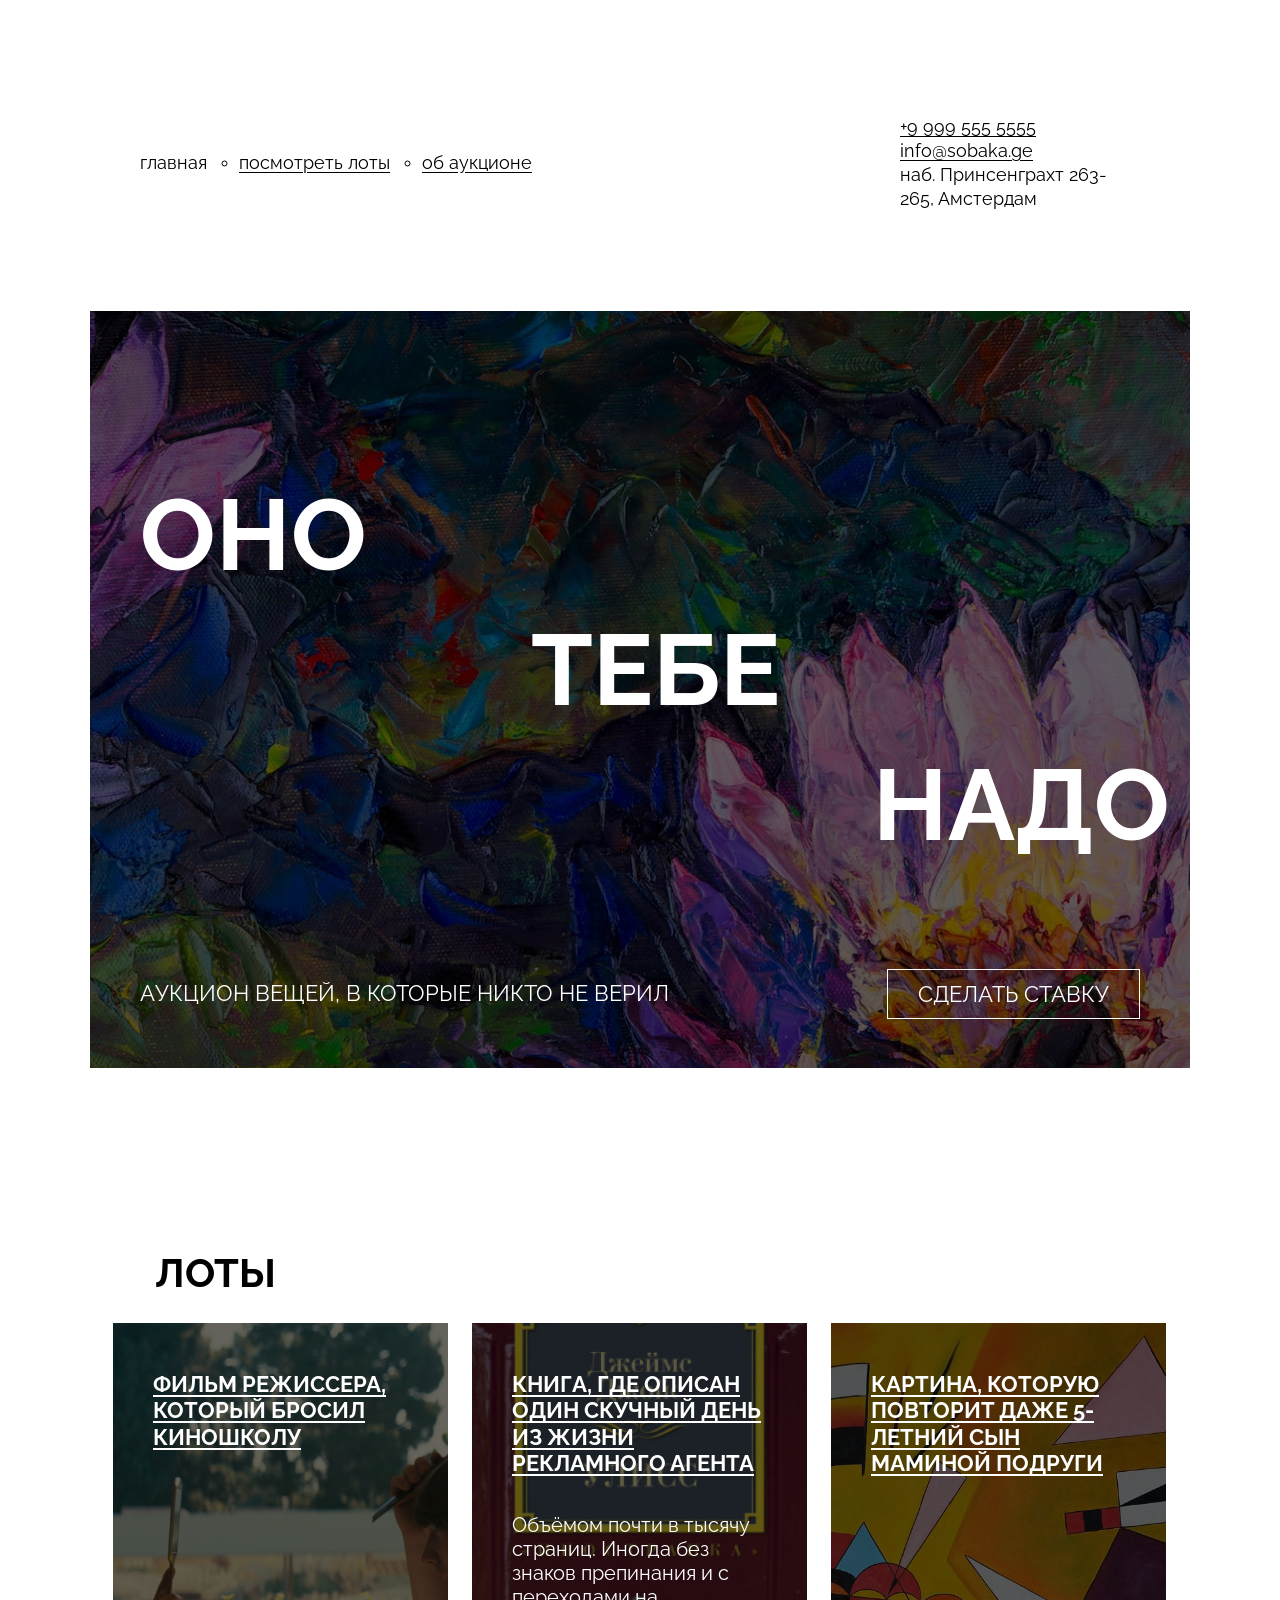
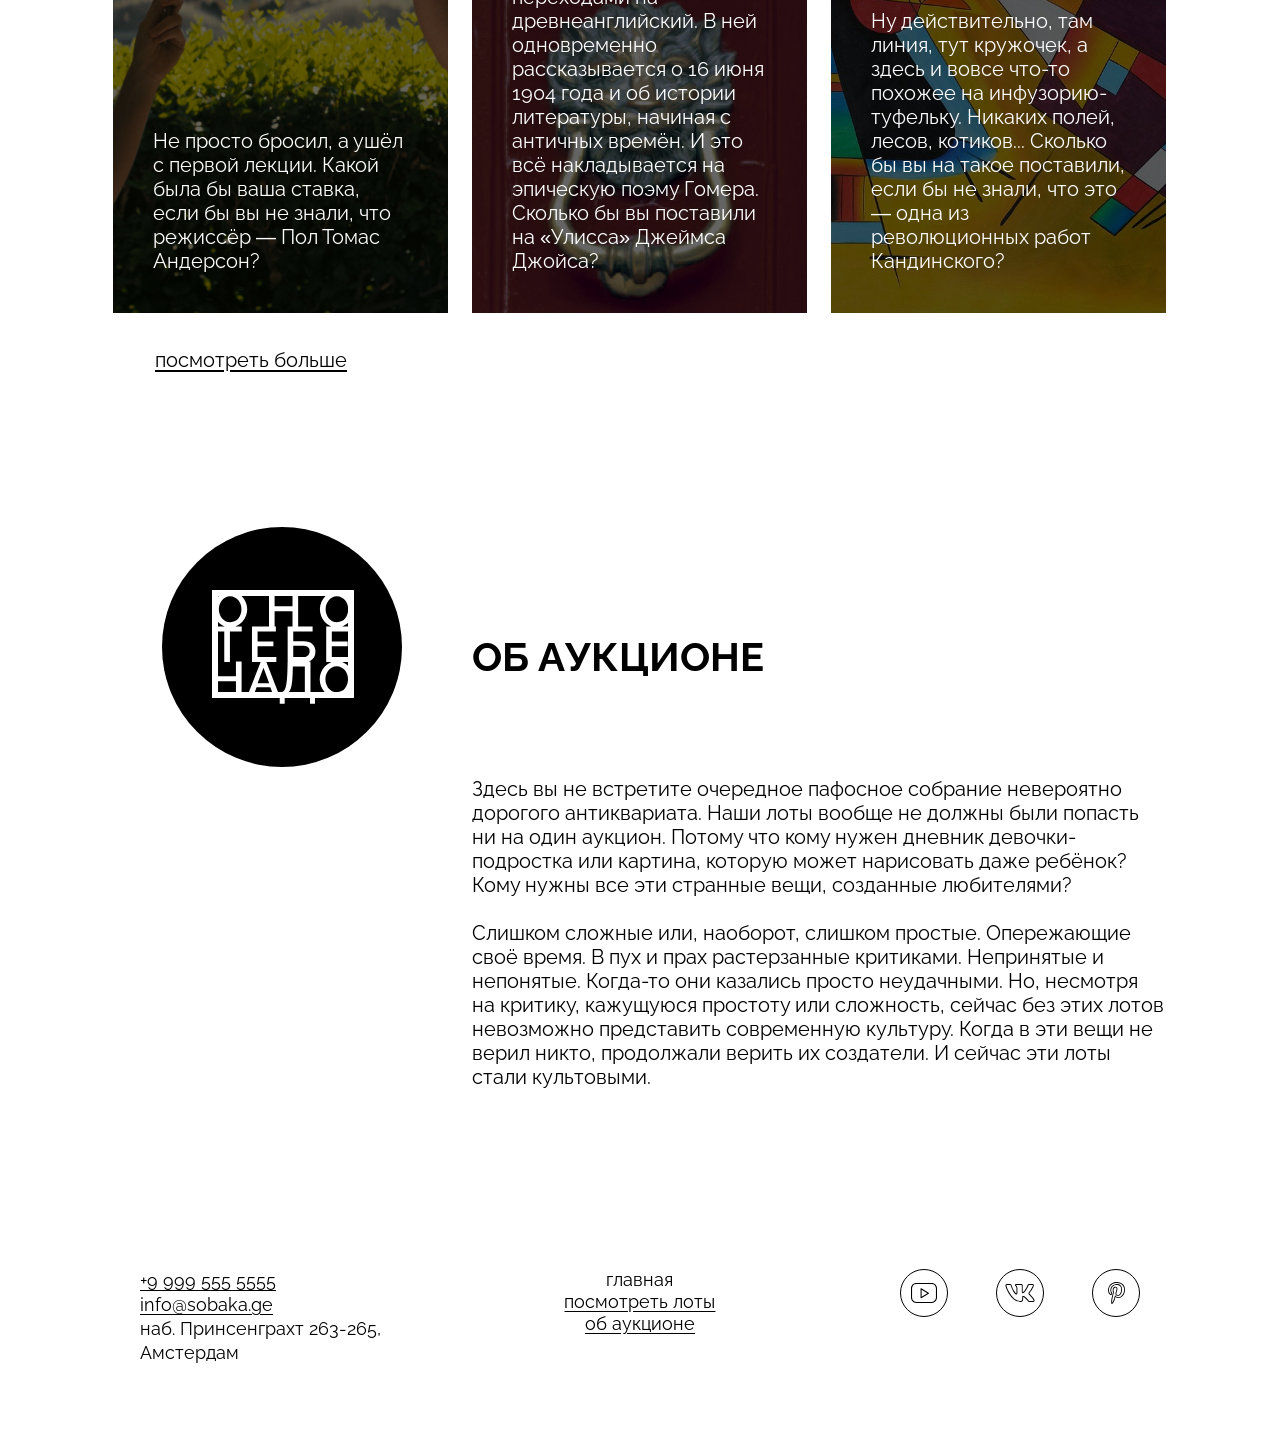
==== commit b809c788: "Исправлено" ====
--- a/index.html
+++ b/index.html
@@ -31,9 +31,9 @@
       </a>
       <!--Телефон, email, адрес-->
       <address class="address header__address">
-        <a href="tel:+99995555555">+9 999 555 55 55</a> 
+        <a href="tel:+99995555555">+9 999 555 5555</a> 
         <a href="mailto:info@sobaka.ge">info@sobaka.ge</a>
-        <span class="address__text">наб.Принсенграхт 263-265, Амстердам</span>
+        <span class="address__text">наб. Принсенграхт 263-265, Амстердам</span>
       </address>
     </header>
     <!--Основная часть-->
@@ -67,7 +67,7 @@
                   <article class="card card__film">
                     <div class="overlay"></div>
                     <h3 class="card__title">Фильм режиссера, который бросил киношколу</h3>
-                    <p class="card__text">Не просто бросил, а ушёл с первой лекции. Какой была бы ваша ставка, если бы вы не знали, что режиссёр - Пол Томас Андерсон?</p>
+                    <p class="card__text">Не просто бросил, а ушёл с первой лекции. Какой была бы ваша ставка, если бы вы не знали, что режиссёр — Пол Томас Андерсон?</p>
                   </article> 
                 </a>
               </li> 
@@ -77,7 +77,7 @@
                   <article class="card card__book">
                     <div class="overlay"></div>
                     <h3 class="card__title">Книга, где описан один скучный день из жизни рекламного агента</h3>
-                    <p class="card__text">Объёмом почти в тысячу страниц. Иногда без знаков препинания и с переходами на древнеанглийский. В ней одновременно рассказывается о 16 июня 1904 года и об истории литературы, начиная с античных времён. И это всё накладывается на эпическую поэму Гомера. Сколько бы вы поставили на "Улисса" Джеймса Джойса?</p>
+                    <p class="card__text">Объёмом почти в тысячу страниц. Иногда без знаков препинания и с переходами на древнеанглийский. В ней одновременно рассказывается о 16 июня 1904 года и об истории литературы, начиная с античных времён. И это всё накладывается на эпическую поэму Гомера. Сколько бы вы поставили на «Улисса» Джеймса Джойса?</p>
                   </article>
                 </a>
               </li>
@@ -87,13 +87,13 @@
                   <article class="card card__picture">
                     <div class="overlay"></div>
                     <h3 class="card__title">Картина, которую повторит даже 5-летний сын маминой подруги</h3>
-                    <p class="card__text">Ну действительно, там линия, тут кружочек, а здесь и вовсе что-то похожее на инфузорию-туфельку. Никаких полей, лесов, котиков... Сколько бы вы на такое поставили, если бы не знали, что это - одна из революционных работ Кандинского?</p>
+                    <p class="card__text">Ну действительно, там линия, тут кружочек, а здесь и вовсе что-то похожее на инфузорию-туфельку. Никаких полей, лесов, котиков... Сколько бы вы на такое поставили, если бы не знали, что это — одна из революционных работ Кандинского?</p>
                   </article>
                 </a>
               </li>
             </ul> 
           <a href="#" class="lots__look-more-link">посмотреть больше</a>
-          </section>
+        </section>
       <!--Дополнительная информация-->
       <section class="about">
         <div class="about__row">
@@ -104,8 +104,20 @@
         <div class="about__row">
           <h2 class="about__title">Об аукционе</h2>
             <div class="about__text">
-              <p>Здесь вы не встретите очередное пафосное собрание невероятно дорогого антиквариата. Наши лоты вообще не должны были попасть ни на один аукцион. Потому что кому нужен дневник девочки-подростка или картина, которую может нарисовать даже ребёнок? Кому нужны все эти странные вещи, созданные любителями?</p>
-              <p>Слишком сложные или, наоборот, слишком простые. Опережающие своё время. В пух и прах растерзанные критиками. Непринятые и непонятые. Когда-то они казались просто неудачными. Но, несмотря на критику, кажущуюся простоту или сложность, сейчас без этих лотов невозможно представить современную культуру. Когда в эти вещи не верил никто, продолжали верить их создатели. И сейчас эти лоты стали культовыми. </p>
+              <p>Здесь вы не встретите очередное пафосное собрание невероятно 
+                дорогого антиквариата. Наши лоты вообще не должны были попасть 
+                ни на один аукцион. Потому что кому нужен дневник девочки-
+                подростка или картина, которую может нарисовать даже ребёнок? 
+                Кому нужны все эти странные вещи, созданные любителями?
+              </p>
+              <p>Слишком сложные или, наоборот, слишком простые. Опережающие 
+                своё время. В пух и прах растерзанные критиками. Непринятые и 
+                непонятые. Когда-то они казались просто неудачными. Но, несмотря
+                на критику, кажущуюся простоту или сложность, сейчас без этих лотов
+                невозможно представить современную культуру. Когда в эти вещи не 
+                верил никто, продолжали верить их создатели. И сейчас эти лоты 
+                стали культовыми. 
+              </p>
             </div>
         </div>
       </section>
@@ -113,9 +125,9 @@
     <!--"Подвал" сайта-->
     <footer class="footer">
       <address class="address footer__address">
-        <a href="tel:+99995555555">+9 999 555 55 55</a> 
+        <a href="tel:+99995555555">+9 999 555 5555</a> 
         <a href="mailto:info@sobaka.ge">info@sobaka.ge</a> 
-        <span class="address__text">наб.Принсенграхт 263-265, Амстердам</span>
+        <span class="address__text">наб. Принсенграхт 263-265, Амстердам</span>
       </address>
       <nav class="footer__menu">
         <ul class="footer__links-list">
--- a/styles/style.css
+++ b/styles/style.css
@@ -5,13 +5,12 @@
   grid-template-columns: 1fr min-content 1fr;
   justify-content: space-between;
   align-items: center;
-
-  margin: 95px 50px;
+  margin: 115px 50px 100px;
 }
 
 .header__links-list {
   display: flex;
-  gap: 28px;
+  gap: 32px;
   list-style: circle;
 }
 
@@ -22,7 +21,7 @@
 
 .header__link {
   color: black;
-  font-size: 20px;
+  font-size: 18px;
   line-height: 1;
   text-decoration: underline;
   text-underline-offset: 3px;
@@ -53,10 +52,10 @@
   align-items: flex-start;
   max-width: 240px;
   color: black;
-  font-size: 20px;
+  font-size: 18px;
   line-height: 24px;
   text-underline-offset: 3px;
-  margin-right: 50px;
+  padding-right: 10px;
 }
 
 .header__address a {
@@ -67,7 +66,6 @@
 .address__text {
   font-style: normal;
   text-decoration: none;
-  
 }
 
 /* ОБЛОЖКА */
@@ -76,7 +74,7 @@
   display: flex;
   flex-direction: column;
   width: 1100px;
-  min-height: 750px;
+  min-height: 757px;
   background-image: url(../images/cover.jpg);
   background-repeat: no-repeat;
   background-position: center;
@@ -95,54 +93,53 @@
   position: relative;
   z-index: 2;
   display: grid;
-  gap: 20px;
-  padding-right: 30px;
-  padding-left: 50px;
-  padding-top: 165px;
+  gap: 18px;
+  margin-left: 50px;
+  margin-top: 165px;
   color: white;
   font-weight: 700;
   font-size: 100px;
-  line-height: 115%;
+  text-transform: uppercase;
+  min-width: 286px;
   letter-spacing: 30%;
-  text-transform: uppercase;
-  
 }
 
 .aligned-text_left {
   text-align: left;
+  
 }
 
 .aligned-text_center {
   text-align: center;
+  padding-right: 20px;
 }
 
 .aligned-text_right {
   text-align: right;
+  padding-right: 20px;
 }
 
 .description {
-
+  line-height: 28px;
   z-index: 1;
   display: flex;
   flex-direction: row;
   justify-content: space-between;
-  gap: 25px;
+
   margin-top: 106px;
   padding-right: 50px;
-  padding-left: 43px;
+  padding-left: 50px;
 }
 
 .description__text {
-  justify-self: stretch;
   align-items: center;
   padding-top: 10px;
   color: white;
   font-weight: 400;
   font-size: 22px;
-  
   line-height: 28px;
   text-transform: uppercase;
-  word-spacing: 90%;
+  word-spacing: 85%;
 }
 
 .button {
@@ -151,7 +148,6 @@
   color: white;
   font-weight: 400;
   font-size: 22px;
-  line-height: 100%;
   letter-spacing: 0%;
   text-transform: uppercase;
   background: transparent;
@@ -164,8 +160,9 @@
 }
 
 .lots__heading {
-  margin-left: 60px;
-  padding-bottom: 27px;
+  margin-left: 65px;
+  padding-top: 5px;
+  padding-bottom: 30px;
   font-weight: 700;
   font-size: 40px;
   line-height: 100%;
@@ -177,12 +174,12 @@
 .lots__card-list {
   display: grid;
   grid-template-columns: repeat(3,1fr);
-  gap: 25px;
-  padding-left: 20px;
+  gap: 24px;
+  padding-left: 23px;
 }
 
 .lots__card-list-item {
-  min-height: 300px;
+  min-height: 334px;
   list-style: none;
 }
 
@@ -210,8 +207,10 @@
 }
 
 .card__title {
+  display: flex;
+  justify-items: center;
   z-index: 2;
-  padding: 48px 40px 30px;
+  padding: 48px 40px 0;
   font-weight: 700;
   font-size: 22px;
   line-height: 120%;
@@ -223,10 +222,10 @@
 .card__text {
   display: flex;
   z-index: 2;
-  padding: 0 40px 48px;
+  padding: 0 40px 40px;
   font-weight: 400;
   font-size: 20px;
-  line-height: 105%;
+  line-height: 120%;
   bottom: 0;
 }
 
@@ -244,11 +243,11 @@
 
 .lots__look-more-link {
   display: flex;
-  margin-bottom: 100px;
+  margin-bottom: 120px;
   margin-left: 40px;
-  padding: 30px 20px;
-  color: black;
-  font-size: 22px;
+  padding: 35px 25px;
+  color: black;
+  font-size: 20px;
   text-align: start;
   text-decoration: underline;
   text-underline-offset: 3px;
@@ -259,17 +258,14 @@
   display: flex;
   align-items: flex-start;
   gap: 40px;
-  padding: 35px 0;
-  margin-bottom: 130px;
+  margin-bottom: 156px;
   margin-left: 25px;
-  margin-right: 30px;
+  margin-right: 24px;
 }
 
 .about__row {
   display: flex;
   flex-direction: column;
-  align-items: stretch;
-  
 }
 
 
@@ -288,21 +284,17 @@
 }
 
 .about__logo-image {
- 
-  width: 140px;
-  height: auto;
-  
- 
+  width: 148px;
+  height: 114px;
 }
 
 .about__title {
-  margin-top: 100px;
+  margin-top: 110px;
   margin-bottom: 100px;
   padding-left: 30px;
   font-weight: 700;
   font-size: 40px;
   line-height: 100%;
-  letter-spacing: 0;
   text-transform: uppercase;
 }
 
@@ -311,7 +303,7 @@
   flex-direction: column;
   padding-left: 30px;
   flex: 1;
-  
+  white-space: pre-line;
 }
 
 .about__text p {
@@ -326,7 +318,8 @@
   display: grid;
   grid-template-columns: 1fr 1fr 1fr;
   align-items: start;
-  padding: 0 50px 82px;
+  padding: 0 50px;
+  margin-bottom: 82px;
   color: black;
   background-color: white;
 }
@@ -350,7 +343,6 @@
 
 .footer__menu {
   justify-self: center;
- 
 }
 
 .footer__links-list {
@@ -358,14 +350,13 @@
   flex-direction: column;
   justify-content: flex-start;
   align-items: center;
-  margin-top: 0;
   list-style: none;
 }
 
 .footer__link {
   color: black;
   font-size: 18px;
-  line-height: 100%;
+  line-height: 22px;
   text-decoration: underline;
   text-underline-offset: 3px;
 }
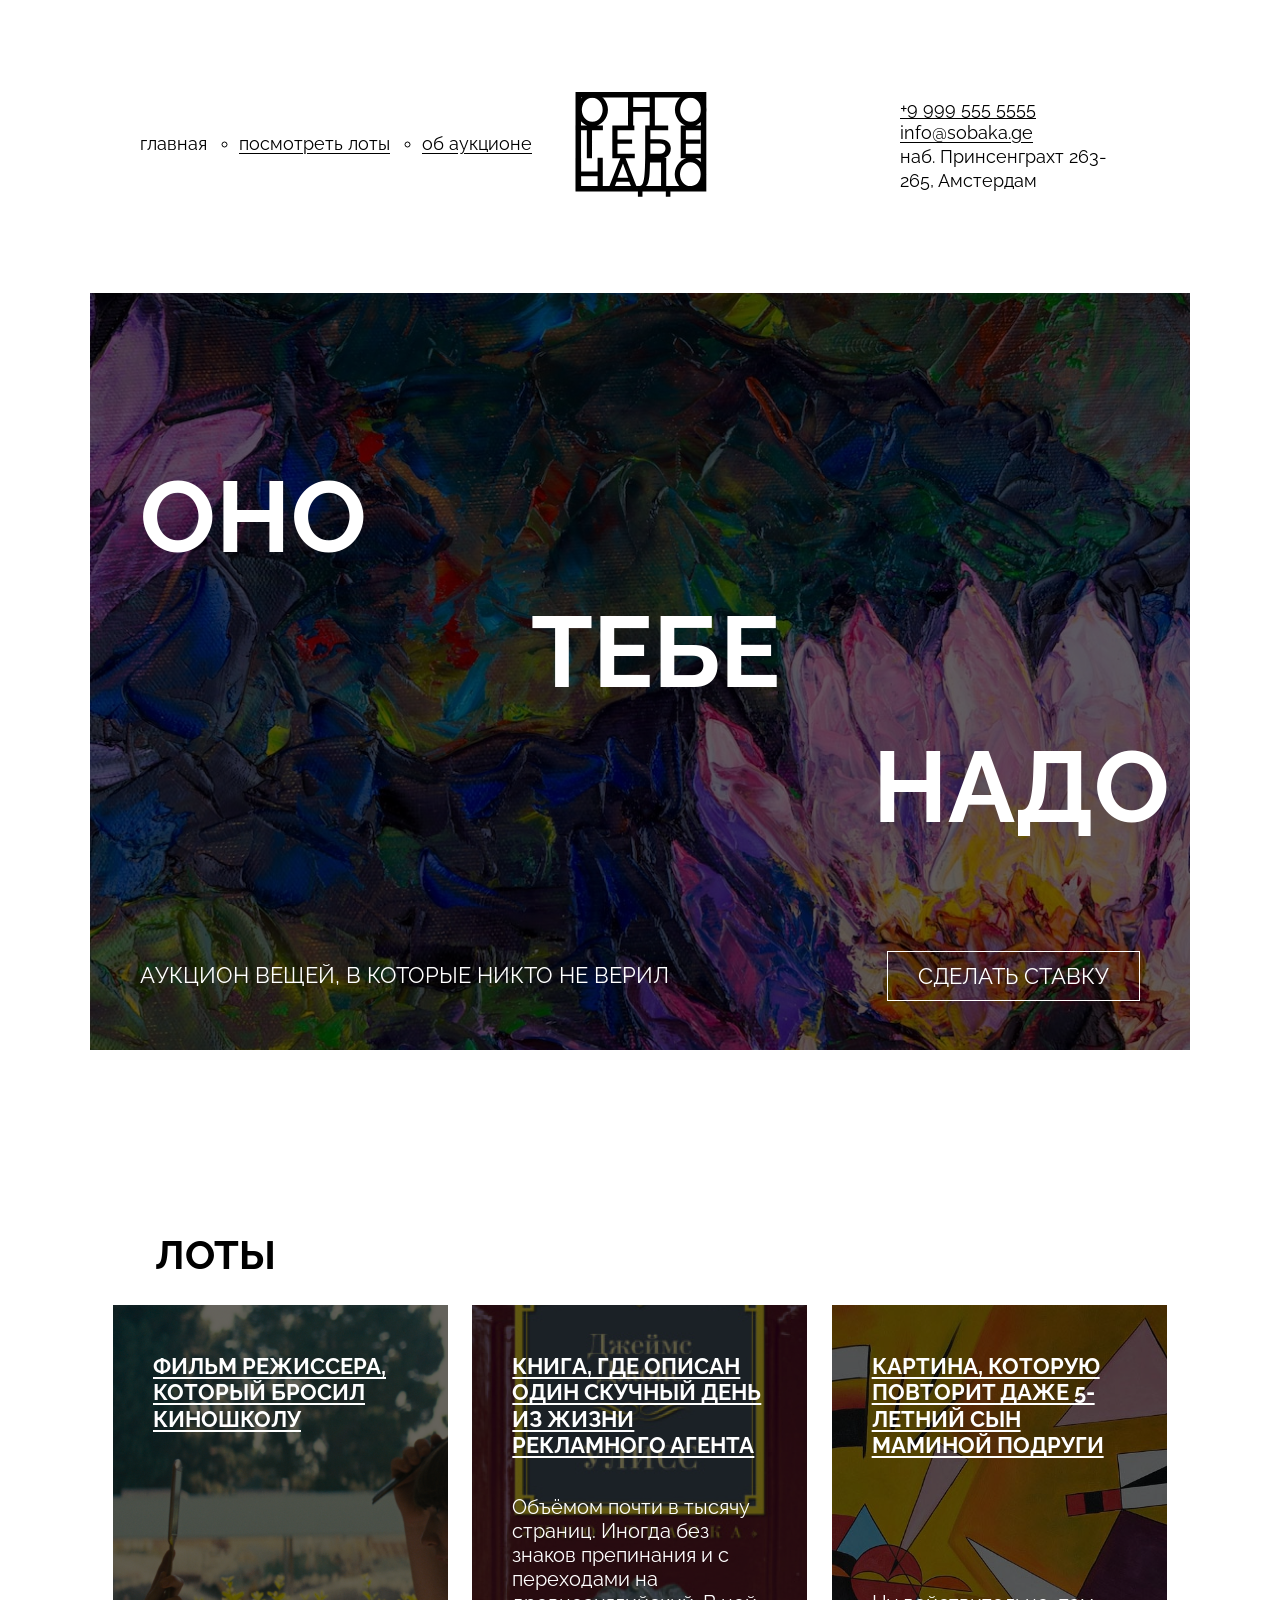
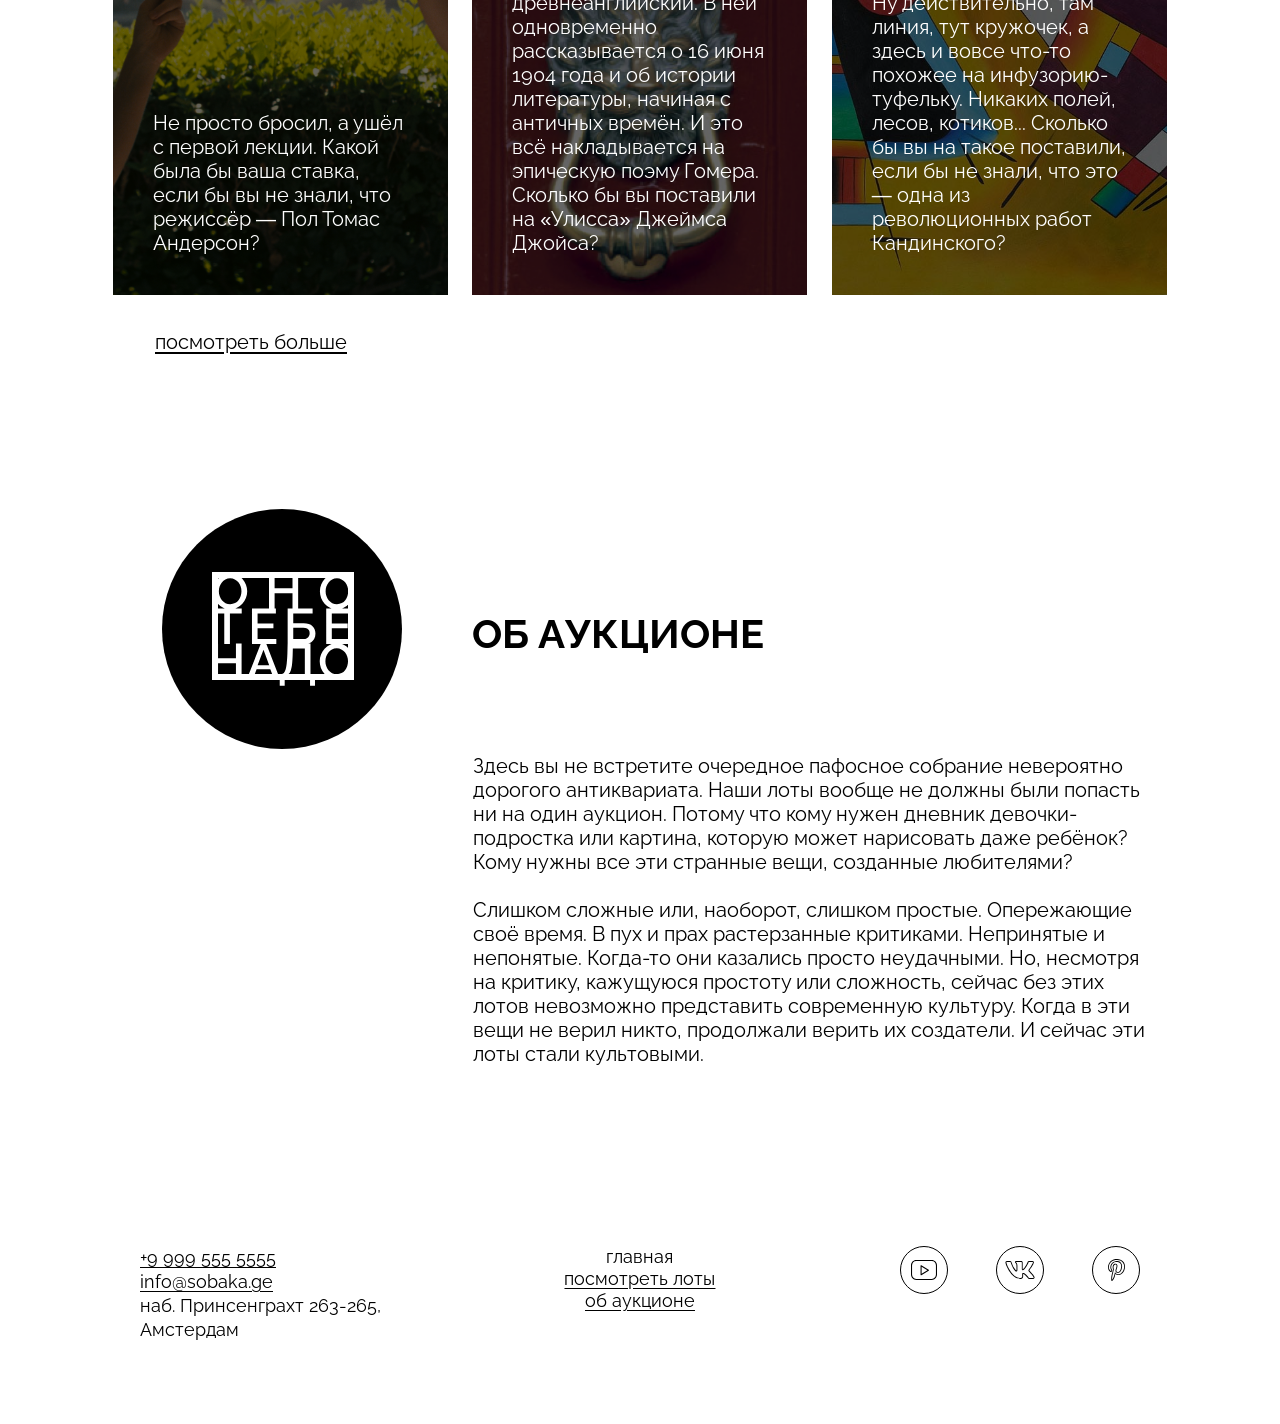
==== commit 3779c48a: "IT - наше всё" ====
--- a/index.html
+++ b/index.html
@@ -1,165 +1,174 @@
 <!DOCTYPE html>
 <html lang="ru">
-  <head>
-    <meta charset="UTF-8" />
-    <meta http-equiv="X-UA-Compatible" content="IE=edge" />
-    <meta name="viewport" content="width=device-width, initial-scale=1.0" />
-    <title>Оно тебе надо — аукцион вещей, в которые никто не верил</title>
-    <link rel="stylesheet" href="./fonts/fonts.css">
-    <link rel="stylesheet" href="./styles/global.css">
-    <link rel="stylesheet" href="./styles/style.css">
-  </head>
-  <body>
-        <!--Шапка сайта-->
-    <header class="header"> 
-      <nav class="header__menu">
-        <ul class="header__links-list"> <!--Список для создания точек-->
-          <li class="header__links-list-item header__links-list-item__no-bullit">
-            <a href="#" class="header__link header__link__active">главная</a>
-          </li>
-          <li class="header__links-list-item">
-              <a href="#lots" class="header__link">посмотреть лоты</a>
-          </li>
-          <li class="header__links-list-item">
-              <a href="#about" class="header__link">об аукционе</a>
-          </li>
-        </ul>
-      </nav>
-      <!--Логотип в шапке сайта-->
-      <a class="header__logo">
-        <img src="./images/logo-black.svg" alt="Логотип сайта" class="header__logo-image">
-      </a>
-      <!--Телефон, email, адрес-->
-      <address class="address header__address">
-        <a href="tel:+99995555555">+9 999 555 5555</a> 
-        <a href="mailto:info@sobaka.ge">info@sobaka.ge</a>
-        <span class="address__text">наб. Принсенграхт 263-265, Амстердам</span>
-      </address>
-    </header>
-    <!--Основная часть-->
-    <main>
-      <!--Обложка сайта-->
-      <section class="cover">
-        <div class="overlay"></div>
-        <h1 class="cover__title">
-          <span class="aligned-text_left">
-            Оно
-          </span>
-          <span class="aligned-text_center">
-            тебе
-          </span>
-          <span class="aligned-text_right">
-            надо
-          </span>
-        </h1>
-        <div class="description">
-          <p class="description__text">Аукцион вещей, в которые никто не верил</p>
-          <button class="button">Сделать ставку</button> <!--Кнопочка-->
-        </div>
-      </section>
-      <!--Секция с лотами-->
-        <section class="lots">
-          <h2 class="lots__heading">Лоты</h2>
-            <ul class="lots__card-list">
-            <!--Первый лот-->
-              <li class="lots__card-list-item"> 
-                <a href="#" class="card-link">
-                  <article class="card card__film">
-                    <div class="overlay"></div>
-                    <h3 class="card__title">Фильм режиссера, который бросил киношколу</h3>
-                    <p class="card__text">Не просто бросил, а ушёл с первой лекции. Какой была бы ваша ставка, если бы вы не знали, что режиссёр — Пол Томас Андерсон?</p>
-                  </article> 
-                </a>
-              </li> 
-            <!--Второй лот-->
-              <li class="lots__card-list-item">
-                <a href="#" class="card-link">
-                  <article class="card card__book">
-                    <div class="overlay"></div>
-                    <h3 class="card__title">Книга, где описан один скучный день из жизни рекламного агента</h3>
-                    <p class="card__text">Объёмом почти в тысячу страниц. Иногда без знаков препинания и с переходами на древнеанглийский. В ней одновременно рассказывается о 16 июня 1904 года и об истории литературы, начиная с античных времён. И это всё накладывается на эпическую поэму Гомера. Сколько бы вы поставили на «Улисса» Джеймса Джойса?</p>
-                  </article>
-                </a>
-              </li>
-          <!--Третий лот-->
-              <li class="lots__card-list-item">
-                <a href="#" class="card-link">
-                  <article class="card card__picture">
-                    <div class="overlay"></div>
-                    <h3 class="card__title">Картина, которую повторит даже 5-летний сын маминой подруги</h3>
-                    <p class="card__text">Ну действительно, там линия, тут кружочек, а здесь и вовсе что-то похожее на инфузорию-туфельку. Никаких полей, лесов, котиков... Сколько бы вы на такое поставили, если бы не знали, что это — одна из революционных работ Кандинского?</p>
-                  </article>
-                </a>
-              </li>
-            </ul> 
-          <a href="#" class="lots__look-more-link">посмотреть больше</a>
-        </section>
-      <!--Дополнительная информация-->
-      <section class="about">
-        <div class="about__row">
-          <div class="about__logo">
-            <img src="./images/logo-white.svg" alt="Логотип" class="about__logo-image">
-          </div>
-        </div> 
-        <div class="about__row">
-          <h2 class="about__title">Об аукционе</h2>
-            <div class="about__text">
-              <p>Здесь вы не встретите очередное пафосное собрание невероятно 
-                дорогого антиквариата. Наши лоты вообще не должны были попасть 
-                ни на один аукцион. Потому что кому нужен дневник девочки-
-                подростка или картина, которую может нарисовать даже ребёнок? 
-                Кому нужны все эти странные вещи, созданные любителями?
-              </p>
-              <p>Слишком сложные или, наоборот, слишком простые. Опережающие 
-                своё время. В пух и прах растерзанные критиками. Непринятые и 
-                непонятые. Когда-то они казались просто неудачными. Но, несмотря
-                на критику, кажущуюся простоту или сложность, сейчас без этих лотов
-                невозможно представить современную культуру. Когда в эти вещи не 
-                верил никто, продолжали верить их создатели. И сейчас эти лоты 
-                стали культовыми. 
-              </p>
-            </div>
-        </div>
-      </section>
-    </main>
-    <!--"Подвал" сайта-->
-    <footer class="footer">
-      <address class="address footer__address">
-        <a href="tel:+99995555555">+9 999 555 5555</a> 
-        <a href="mailto:info@sobaka.ge">info@sobaka.ge</a> 
-        <span class="address__text">наб. Принсенграхт 263-265, Амстердам</span>
-      </address>
-      <nav class="footer__menu">
-        <ul class="footer__links-list">
-          <li class="footer__links-list-item">
-            <a href="#" class="footer__link footer__link__active">главная</a> 
-          </li>
-          <li class="footer__links-list-item">
-            <a href="#lots" class="footer__link">посмотреть лоты</a>
-          </li>
-          <li class="footer__links-list-item">
-            <a href="#about" class="footer__link">об аукционе</a> 
-          </li>
-        </ul>
-      </nav>
-      <!--Иконки-->
-      <ul class="footer__social-list">
-        <li class="footer__social-list-item">
-          <a href="#" target="_blank" class="footer__social-link">
-            <img src="./images/yt.svg" alt="YouTube" class="footer__social-icon">
+
+<head>
+  <meta charset="UTF-8" />
+  <meta http-equiv="X-UA-Compatible" content="IE=edge" />
+  <meta name="viewport" content="width=device-width, initial-scale=1.0" />
+  <title>Оно тебе надо — аукцион вещей, в которые никто не верил</title>
+  <link rel="stylesheet" href="./fonts/fonts.css">
+  <link rel="stylesheet" href="./styles/global.css">
+  <link rel="stylesheet" href="./styles/style.css">
+</head>
+
+<body>
+  <!--Шапка сайта-->
+  <header class="header">
+    <nav class="header__menu">
+      <ul class="header__links-list"> <!--Список для создания точек-->
+        <li class="header__links-list-item header__links-list-item__no-bullit">
+          <a href="#" class="header__link header__link__active">главная</a>
+        </li>
+        <li class="header__links-list-item">
+          <a href="#lots" class="header__link">посмотреть лоты</a>
+        </li>
+        <li class="header__links-list-item">
+          <a href="#about" class="header__link">об аукционе</a>
+        </li>
+      </ul>
+    </nav>
+    <!--Логотип в шапке сайта-->
+    <a class="header__logo">
+      <img src="./images/logo-black.svg" alt="Логотип сайта" class="header__logo-image">
+    </a>
+    <!--Телефон, email, адрес-->
+    <address class="address header__address">
+      <a href="tel:+99995555555">+9 999 555 5555</a>
+      <a href="mailto:info@sobaka.ge">info@sobaka.ge</a>
+      <span class="address__text">наб. Принсенграхт 263-265, Амстердам</span>
+    </address>
+  </header>
+  <!--Основная часть-->
+  <main>
+    <!--Обложка сайта-->
+    <section class="cover">
+      <div class="overlay"></div>
+      <h1 class="cover__title">
+        <span class="aligned-text_left">
+          Оно
+        </span>
+        <span class="aligned-text_center">
+          тебе
+        </span>
+        <span class="aligned-text_right">
+          надо
+        </span>
+      </h1>
+      <div class="description">
+        <p class="description__text">Аукцион вещей, в которые никто не верил</p>
+        <button class="button">Сделать ставку</button> <!--Кнопочка-->
+      </div>
+    </section>
+    <!--Секция с лотами-->
+    <section class="lots">
+      <h2 class="lots__heading">Лоты</h2>
+      <ul class="lots__card-list">
+        <!--Первый лот-->
+        <li class="lots__card-list-item">
+          <a href="#" class="card-link">
+            <article class="card card__film">
+              <div class="overlay"></div>
+              <h3 class="card__title">Фильм режиссера, который бросил киношколу</h3>
+              <p class="card__text">Не просто бросил, а ушёл с первой лекции. Какой была бы ваша ставка, если бы вы не
+                знали, что режиссёр — Пол Томас Андерсон?</p>
+            </article>
           </a>
         </li>
-        <li class="footer__social-list-item">
-          <a href="#" target="_blank" class="footer__social-link">
-            <img src="./images/vk.svg" alt="ВКонтакте" class="footer__social-icon">
+        <!--Второй лот-->
+        <li class="lots__card-list-item">
+          <a href="#" class="card-link">
+            <article class="card card__book">
+              <div class="overlay"></div>
+              <h3 class="card__title">Книга, где описан один скучный день из жизни рекламного агента</h3>
+              <p class="card__text">Объёмом почти в тысячу страниц. Иногда без знаков препинания и с переходами на
+                древнеанглийский. В ней одновременно рассказывается о 16 июня 1904 года и об истории литературы, начиная
+                с античных времён. И это всё накладывается на эпическую поэму Гомера. Сколько бы вы поставили на
+                «Улисса» Джеймса Джойса?</p>
+            </article>
           </a>
         </li>
-        <li class="footer__social-list-item">
-          <a href="#" target="_blank" class="footer__social-link">
-            <img src="./images/pinterest.svg" alt="Pinterest" class="footer__social-icon">
+        <!--Третий лот-->
+        <li class="lots__card-list-item">
+          <a href="#" class="card-link">
+            <article class="card card__picture">
+              <div class="overlay"></div>
+              <h3 class="card__title">Картина, которую повторит даже 5-летний сын маминой подруги</h3>
+              <p class="card__text">Ну действительно, там линия, тут кружочек, а здесь и вовсе что-то похожее на
+                инфузорию-туфельку. Никаких полей, лесов, котиков... Сколько бы вы на такое поставили, если бы не знали,
+                что это — одна из революционных работ Кандинского?</p>
+            </article>
           </a>
         </li>
       </ul>
-    </footer>
-  </body>
-</html>
+      <a href="#" class="lots__look-more-link">посмотреть больше</a>
+    </section>
+    <!--Дополнительная информация-->
+    <section class="about">
+      <div class="about__row">
+        <div class="about__logo">
+          <img src="./images/logo-white.svg" alt="Логотип" class="about__logo-image">
+        </div>
+      </div>
+      <div class="about__row">
+        <h2 class="about__title">Об аукционе</h2>
+        <div class="about__text">
+          <p>Здесь вы не встретите очередное пафосное собрание невероятно
+            дорогого антиквариата. Наши лоты вообще не должны были попасть
+            ни на один аукцион. Потому что кому нужен дневник девочки-
+            подростка или картина, которую может нарисовать даже ребёнок?
+            Кому нужны все эти странные вещи, созданные любителями?
+          </p>
+          <p>Слишком сложные или, наоборот, слишком простые. Опережающие
+            своё время. В пух и прах растерзанные критиками. Непринятые и
+            непонятые. Когда-то они казались просто неудачными. Но, несмотря
+            на критику, кажущуюся простоту или сложность, сейчас без этих лотов
+            невозможно представить современную культуру. Когда в эти вещи не
+            верил никто, продолжали верить их создатели. И сейчас эти лоты
+            стали культовыми.
+          </p>
+        </div>
+      </div>
+    </section>
+  </main>
+  <!--"Подвал" сайта-->
+  <footer class="footer">
+    <address class="address footer__address">
+      <a href="tel:+99995555555">+9 999 555 5555</a>
+      <a href="mailto:info@sobaka.ge">info@sobaka.ge</a>
+      <span class="address__text">наб. Принсенграхт 263-265, Амстердам</span>
+    </address>
+    <nav class="footer__menu">
+      <ul class="footer__links-list">
+        <li class="footer__links-list-item">
+          <a href="#" class="footer__link footer__link__active">главная</a>
+        </li>
+        <li class="footer__links-list-item">
+          <a href="#lots" class="footer__link">посмотреть лоты</a>
+        </li>
+        <li class="footer__links-list-item">
+          <a href="#about" class="footer__link">об аукционе</a>
+        </li>
+      </ul>
+    </nav>
+    <!--Иконки-->
+    <ul class="footer__social-list">
+      <li class="footer__social-list-item">
+        <a href="#" target="_blank" class="footer__social-link">
+          <img src="./images/yt.svg" alt="YouTube" class="footer__social-icon">
+        </a>
+      </li>
+      <li class="footer__social-list-item">
+        <a href="#" target="_blank" class="footer__social-link">
+          <img src="./images/vk.svg" alt="ВКонтакте" class="footer__social-icon">
+        </a>
+      </li>
+      <li class="footer__social-list-item">
+        <a href="#" target="_blank" class="footer__social-link">
+          <img src="./images/pinterest.svg" alt="Pinterest" class="footer__social-icon">
+        </a>
+      </li>
+    </ul>
+  </footer>
+</body>
+
+</html>
--- a/styles/style.css
+++ b/styles/style.css
@@ -5,7 +5,7 @@
   grid-template-columns: 1fr min-content 1fr;
   justify-content: space-between;
   align-items: center;
-  margin: 115px 50px 100px;
+  margin: 92px 50px 96px;
 }
 
 .header__links-list {
@@ -37,7 +37,9 @@
 }
 
 .header__logo {
-  display: block;
+  display: flex;
+  width: 148px;
+  height: 105px;
 }
 
 .header__logo-image {
@@ -155,7 +157,7 @@
 
 /* ЛОТЫ */
 .lots {
- max-width: 1000px;
+ 
  
 }
 
@@ -176,6 +178,7 @@
   grid-template-columns: repeat(3,1fr);
   gap: 24px;
   padding-left: 23px;
+  padding-right: 23px;
 }
 
 .lots__card-list-item {
@@ -260,7 +263,7 @@
   gap: 40px;
   margin-bottom: 156px;
   margin-left: 25px;
-  margin-right: 24px;
+  margin-right: 14px;
 }
 
 .about__row {
@@ -289,7 +292,7 @@
 }
 
 .about__title {
-  margin-top: 110px;
+  margin-top: 105px;
   margin-bottom: 100px;
   padding-left: 30px;
   font-weight: 700;
@@ -301,9 +304,9 @@
 .about__text {
   display: flex;
   flex-direction: column;
-  padding-left: 30px;
+  padding-left: 31px;
+  padding-right: 20px;
   flex: 1;
-  white-space: pre-line;
 }
 
 .about__text p {
